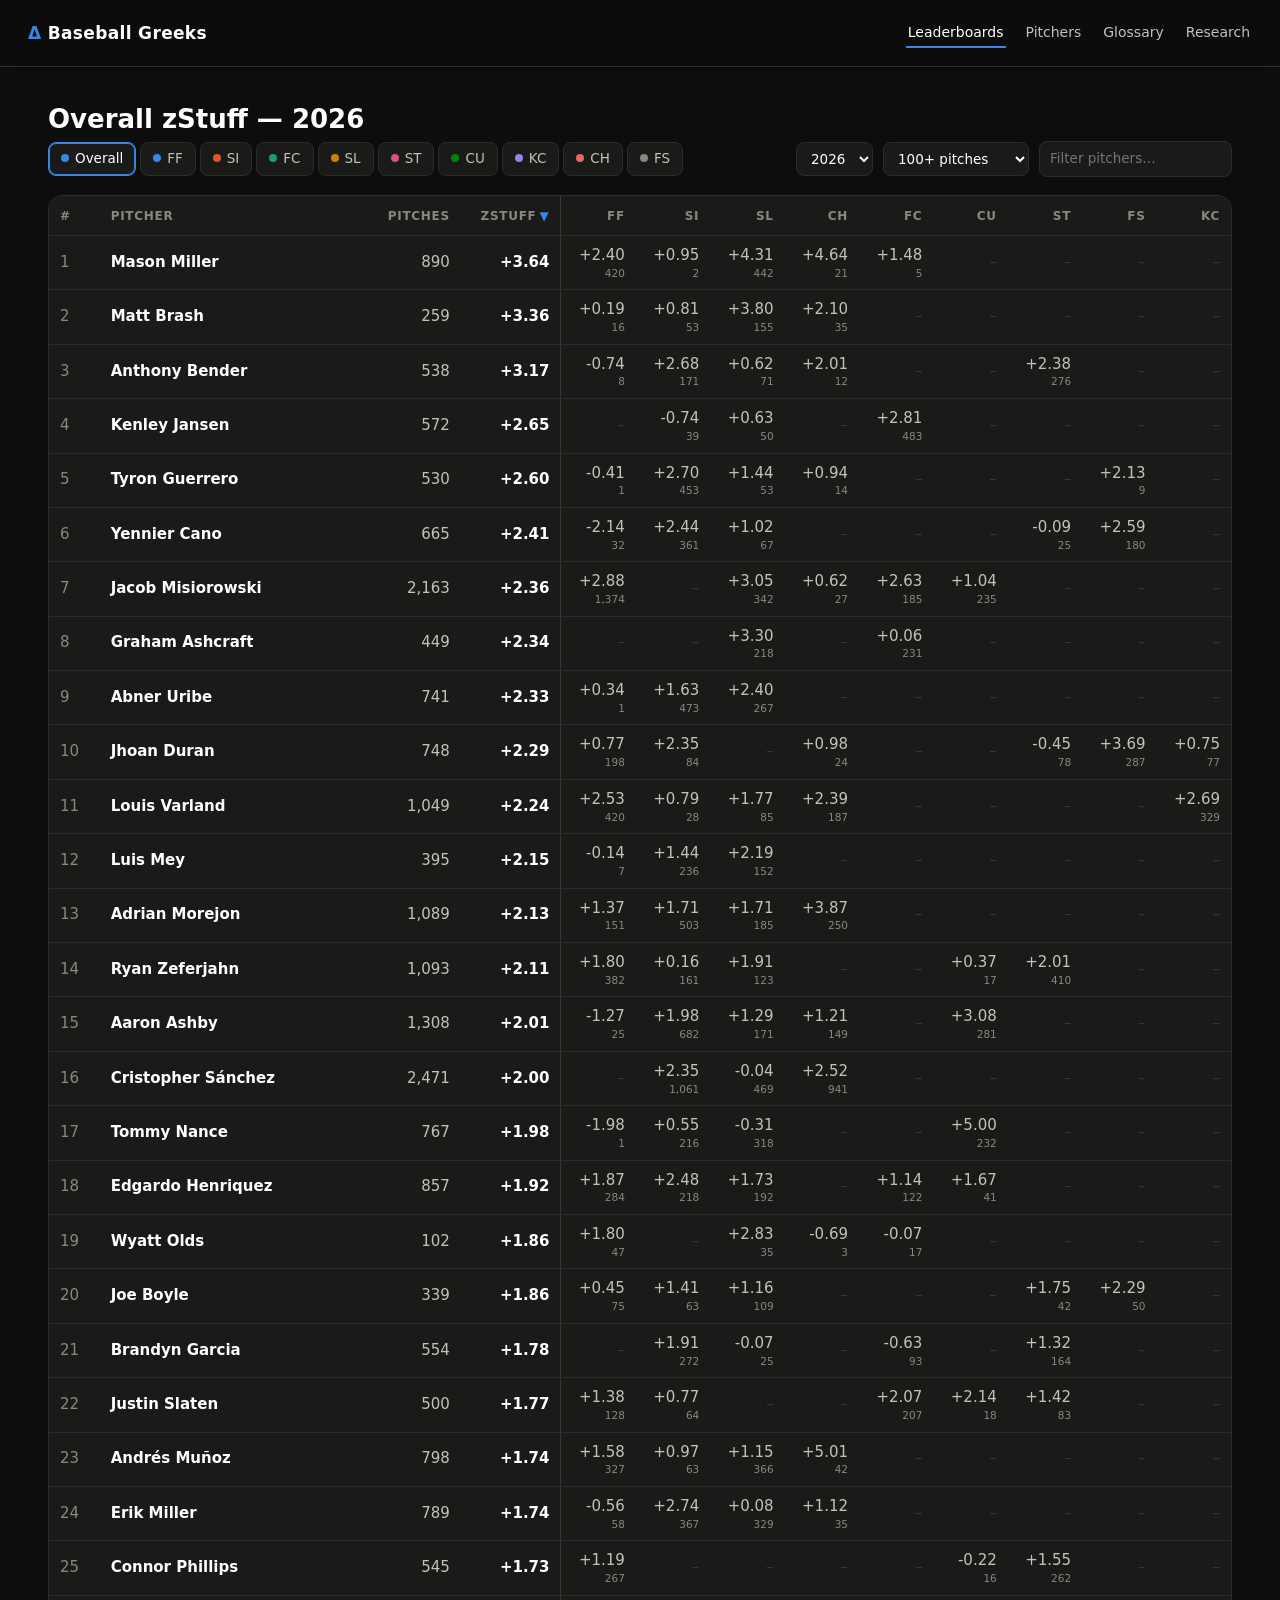
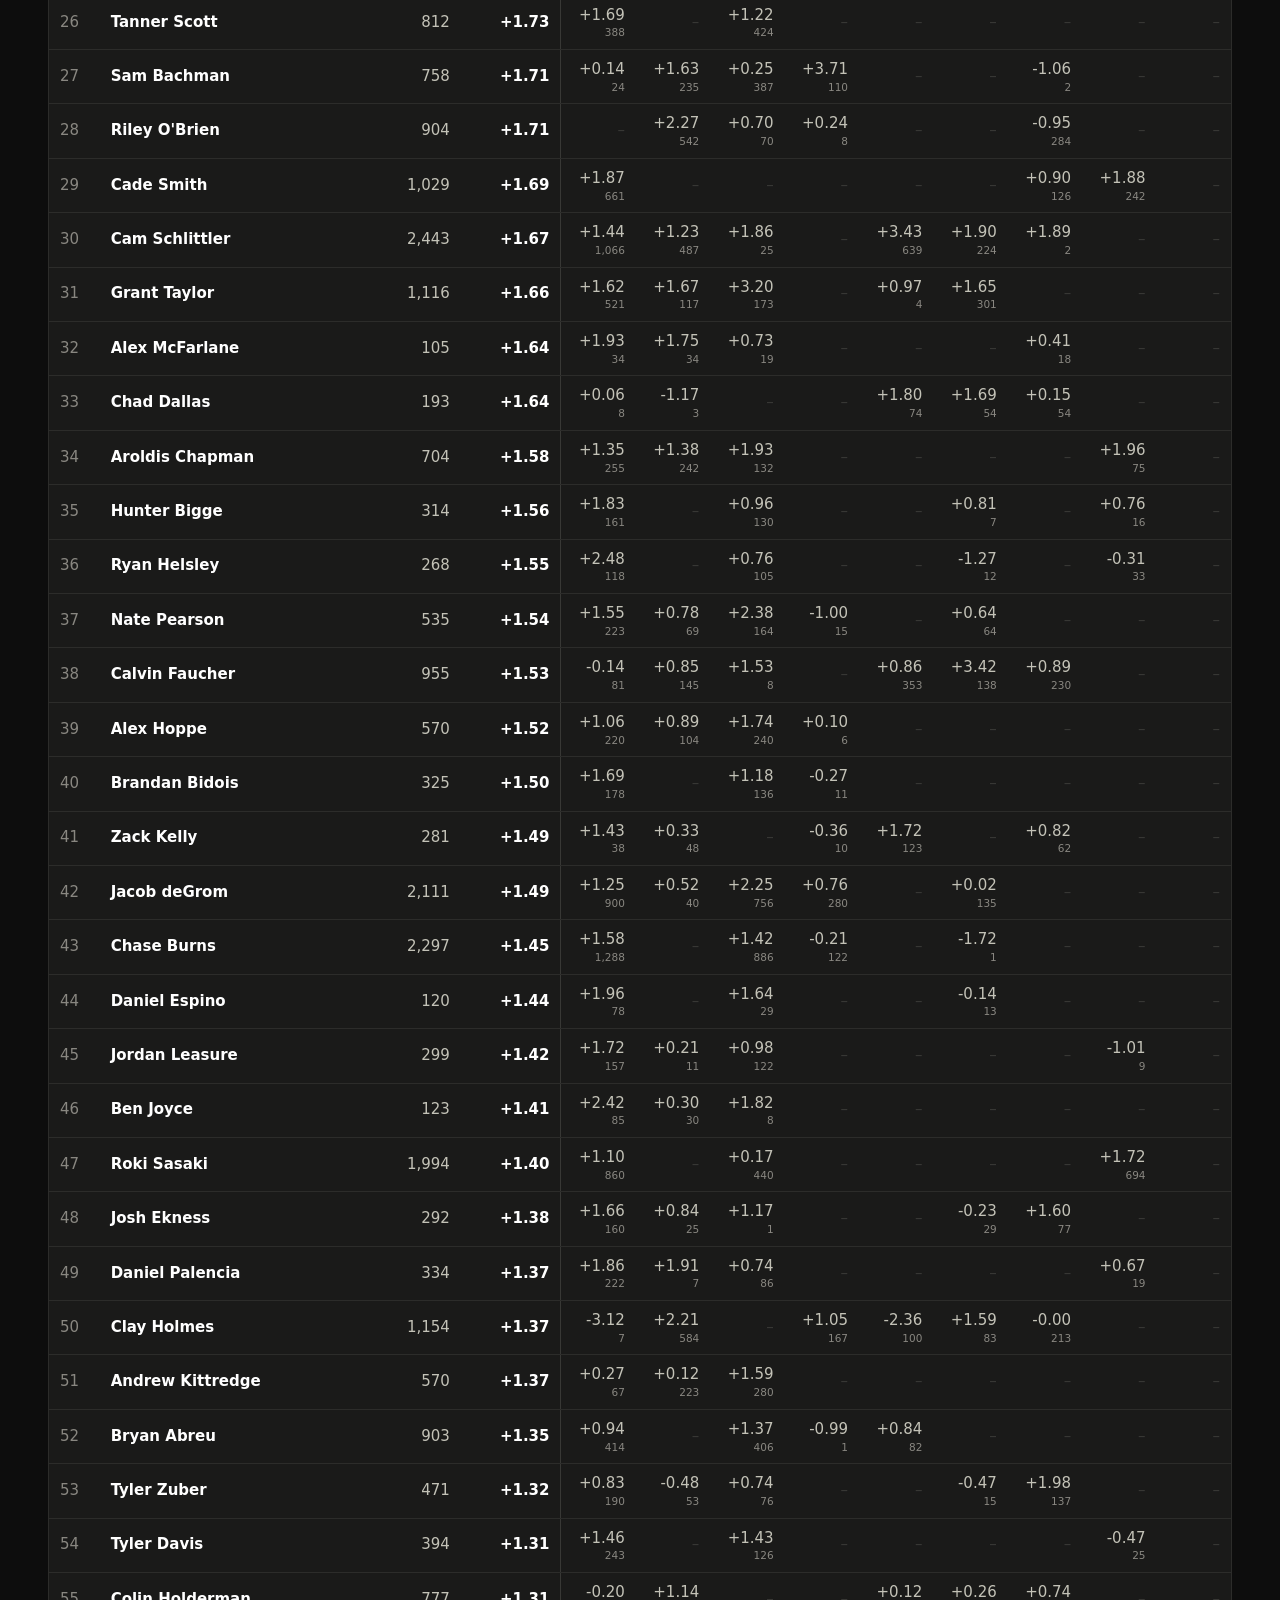
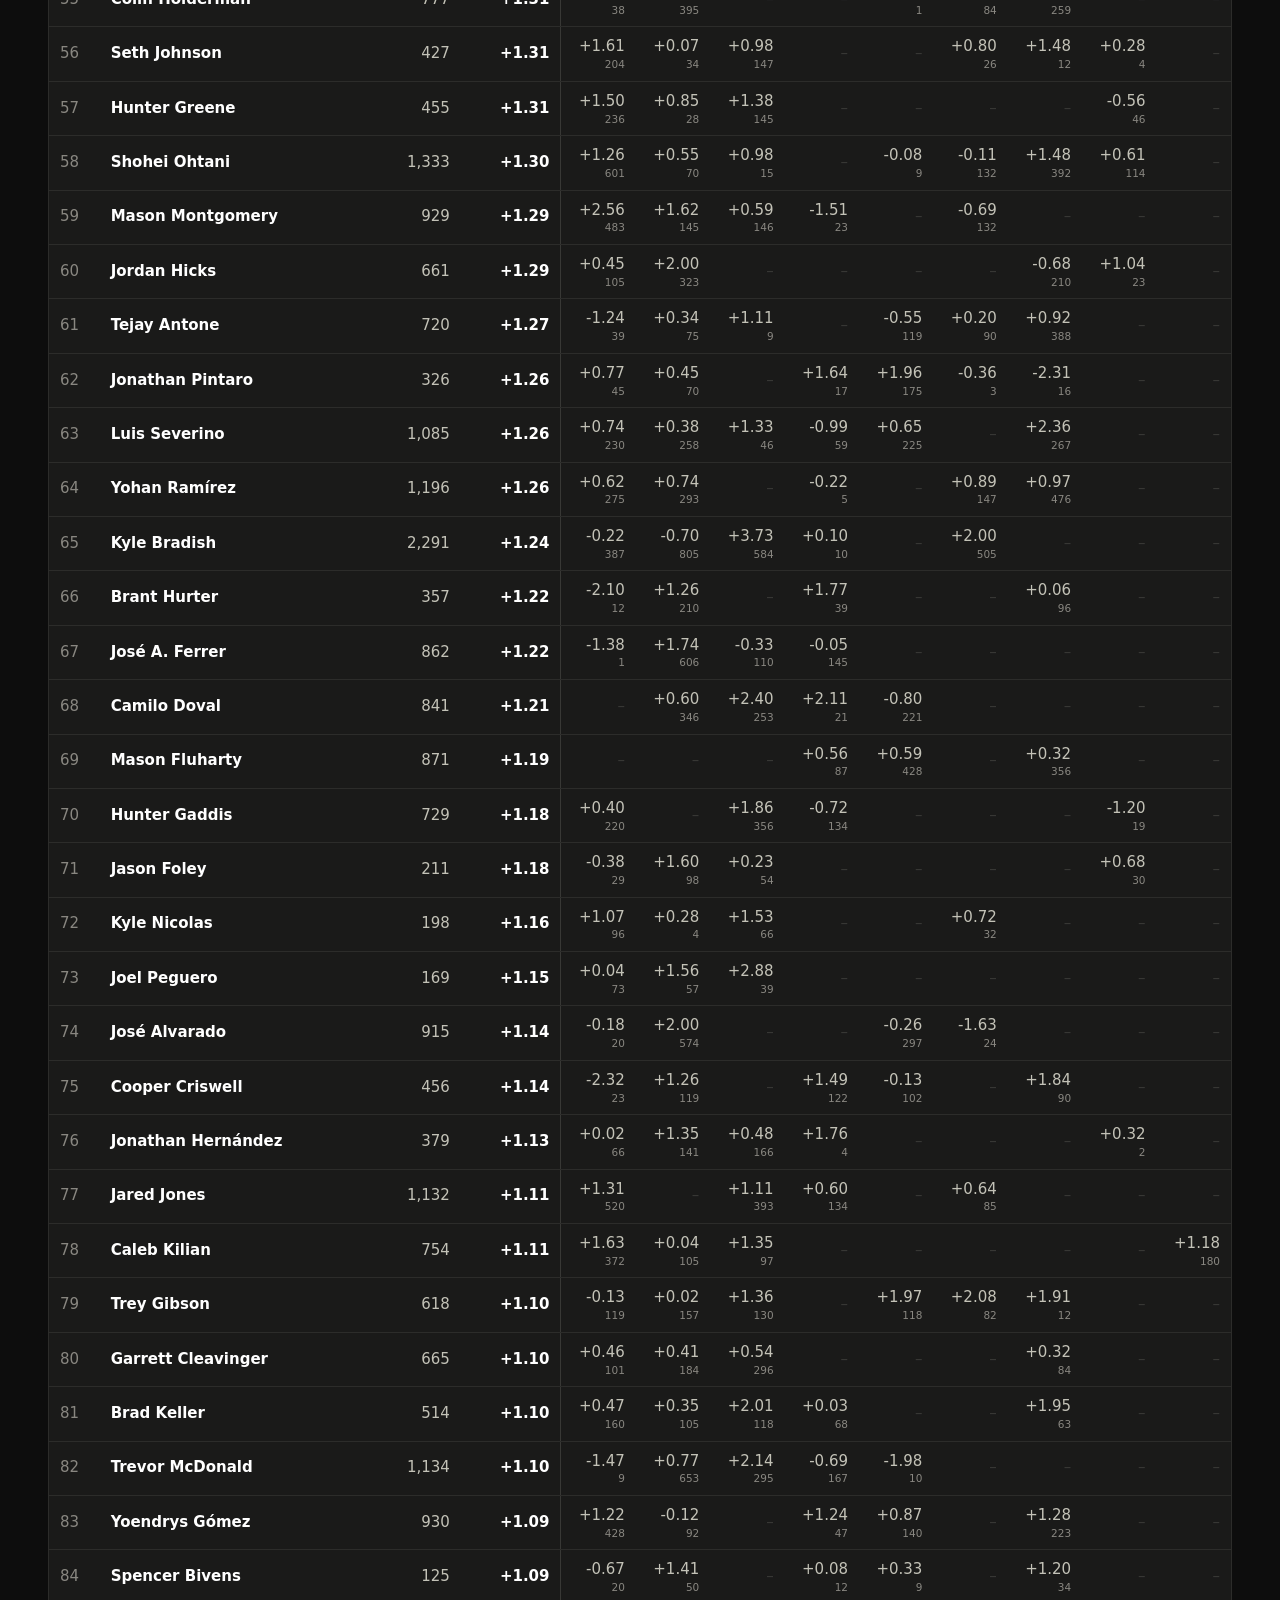
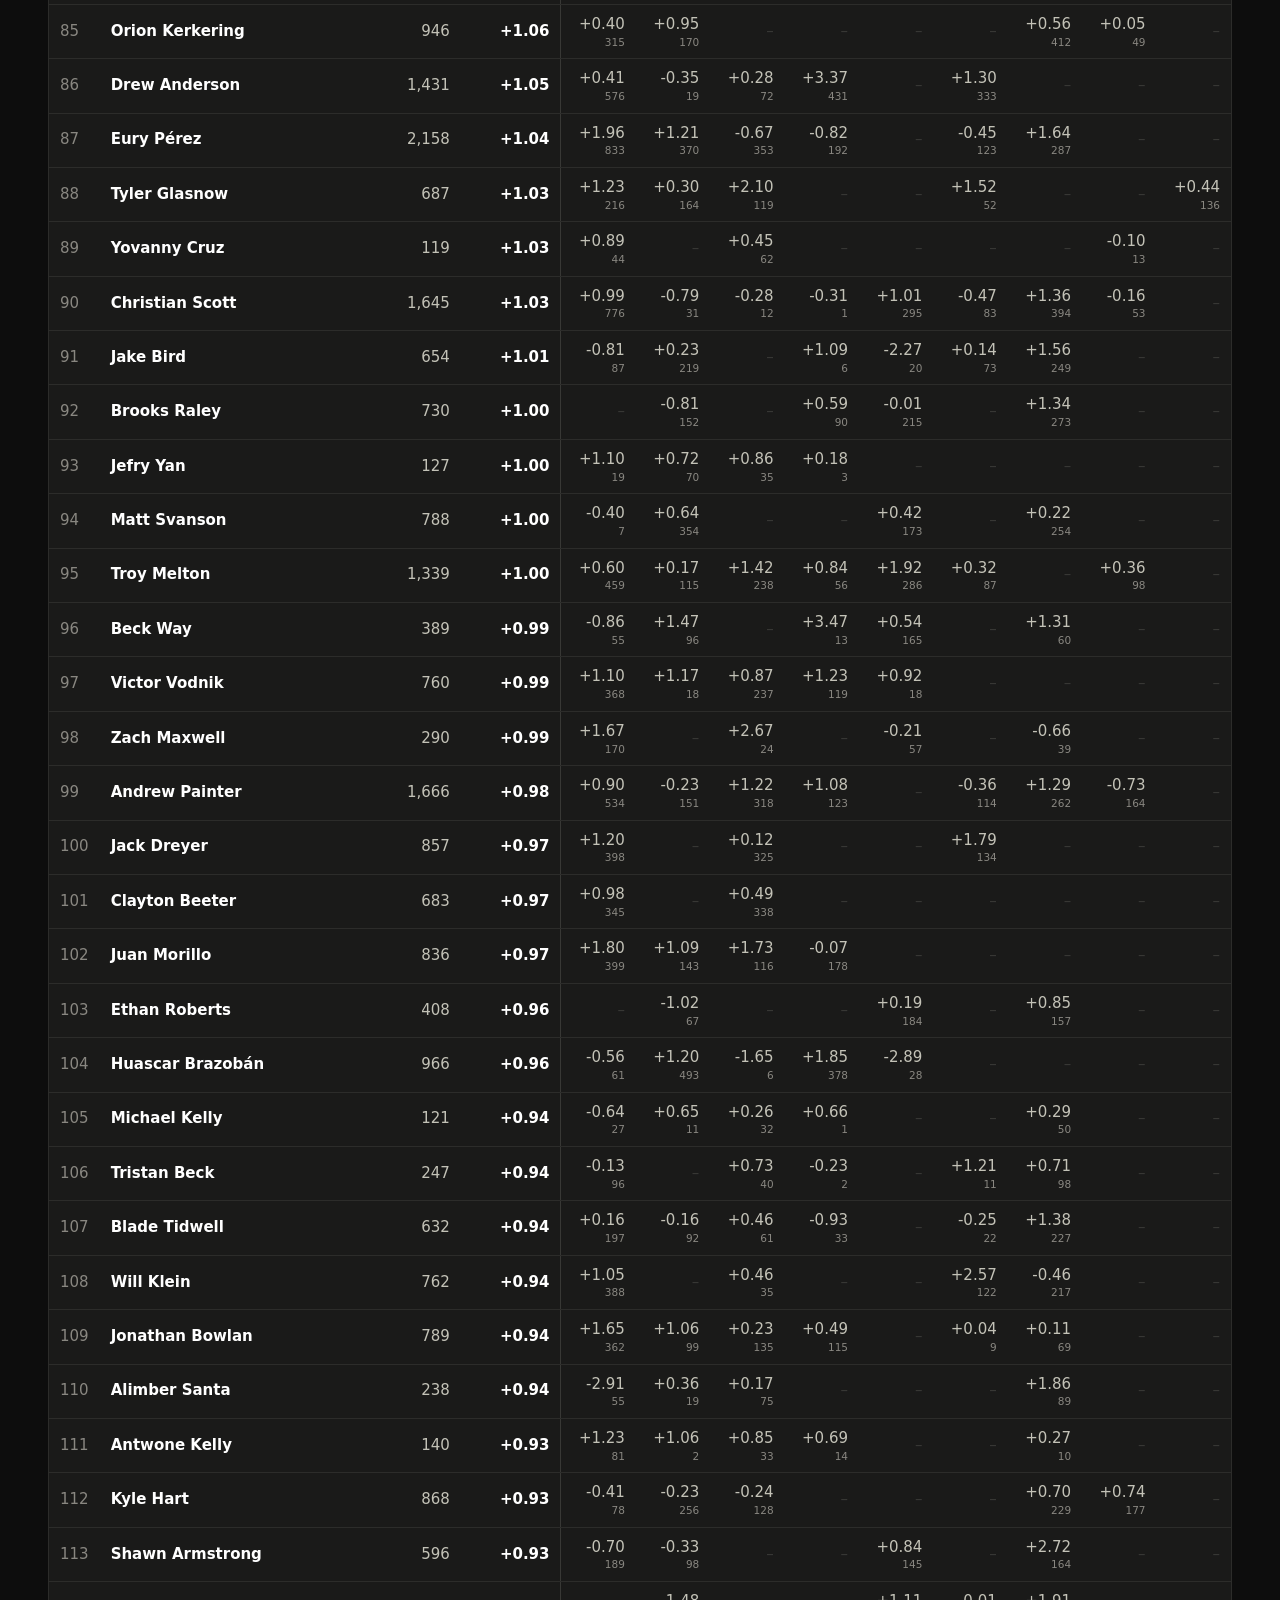
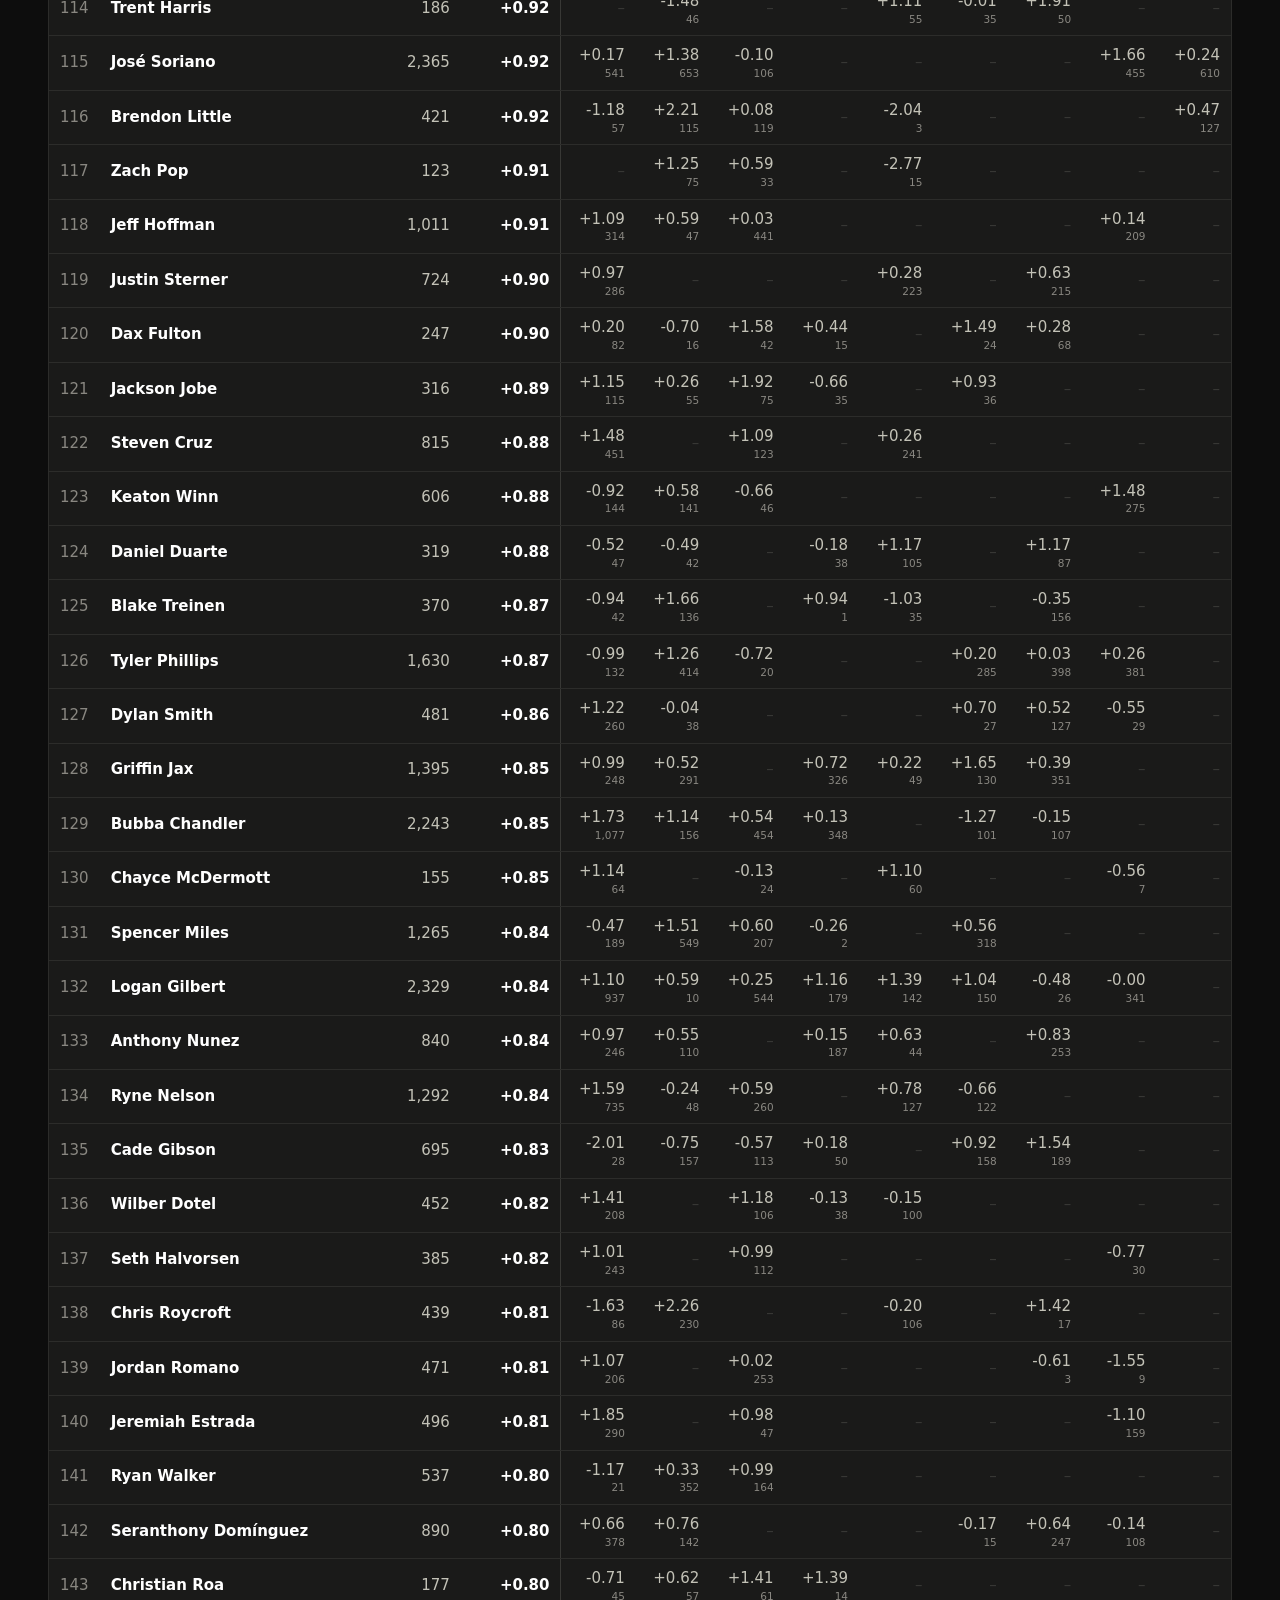
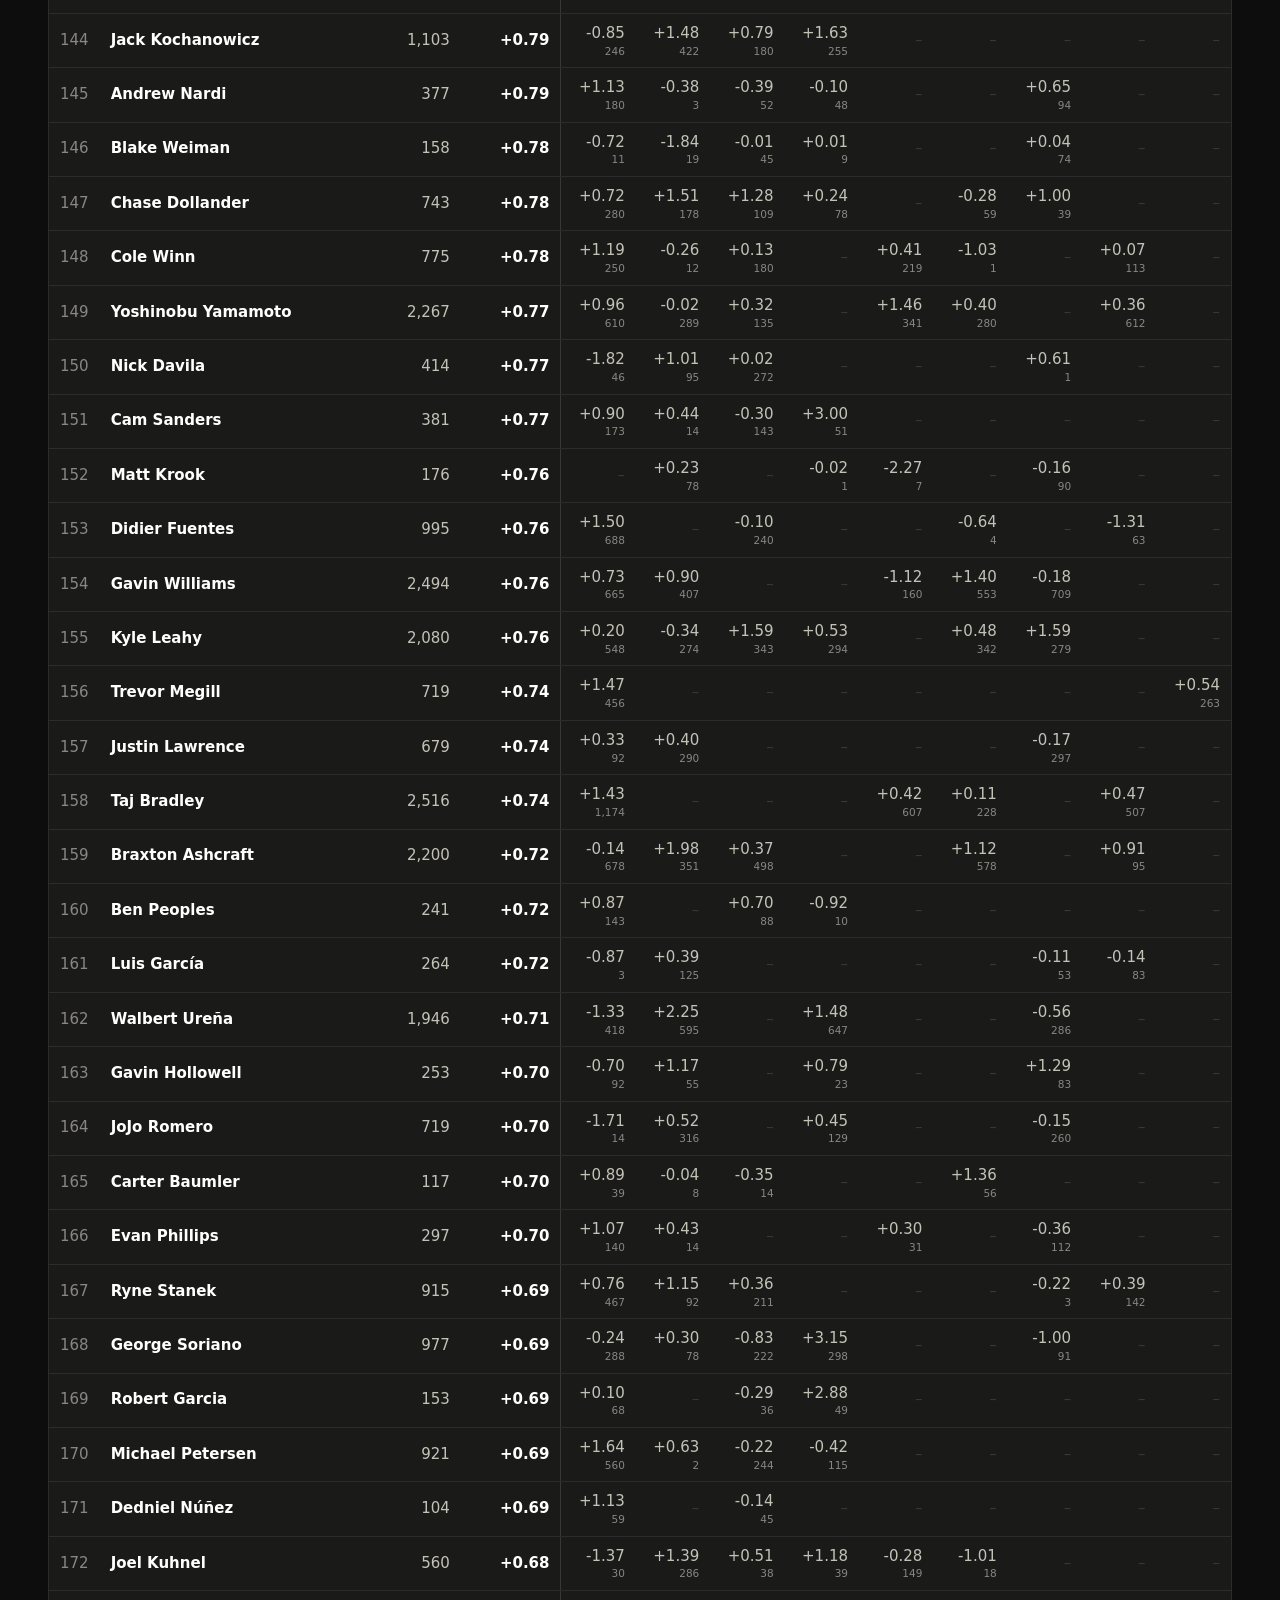
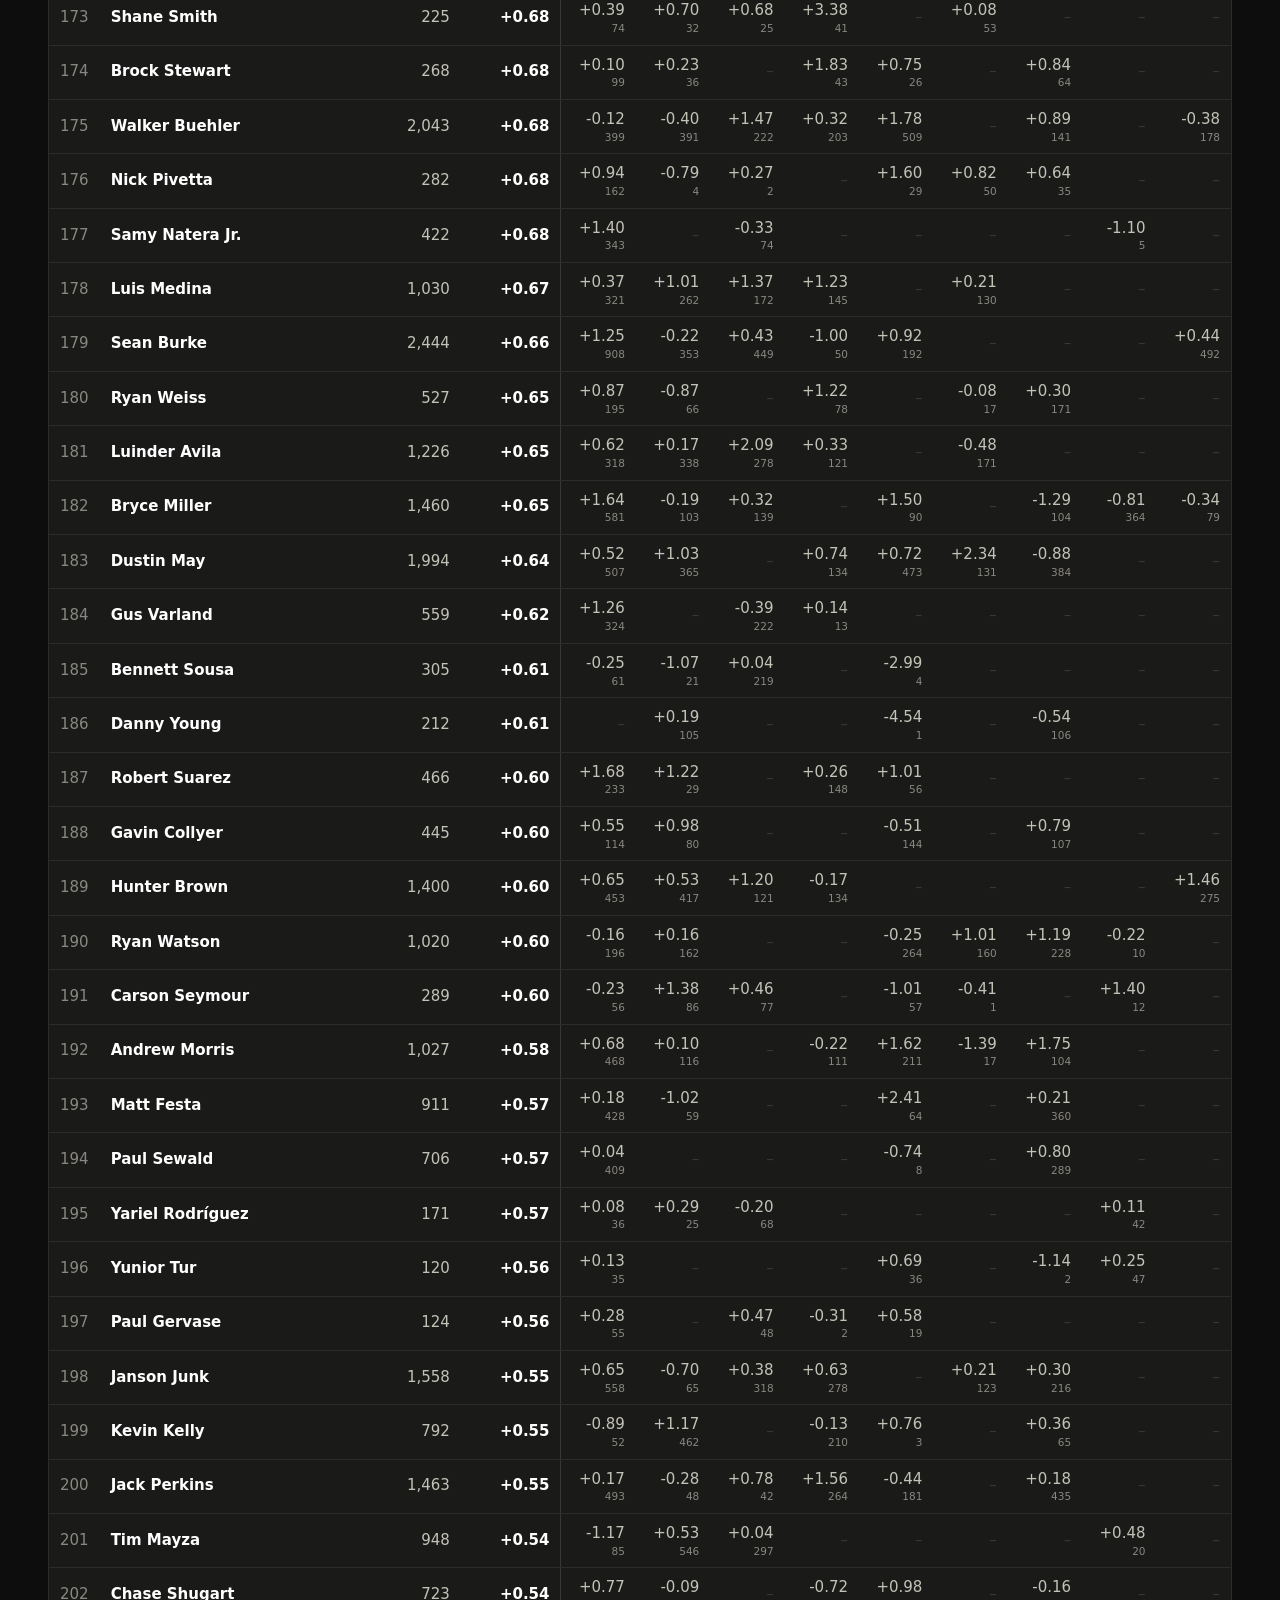
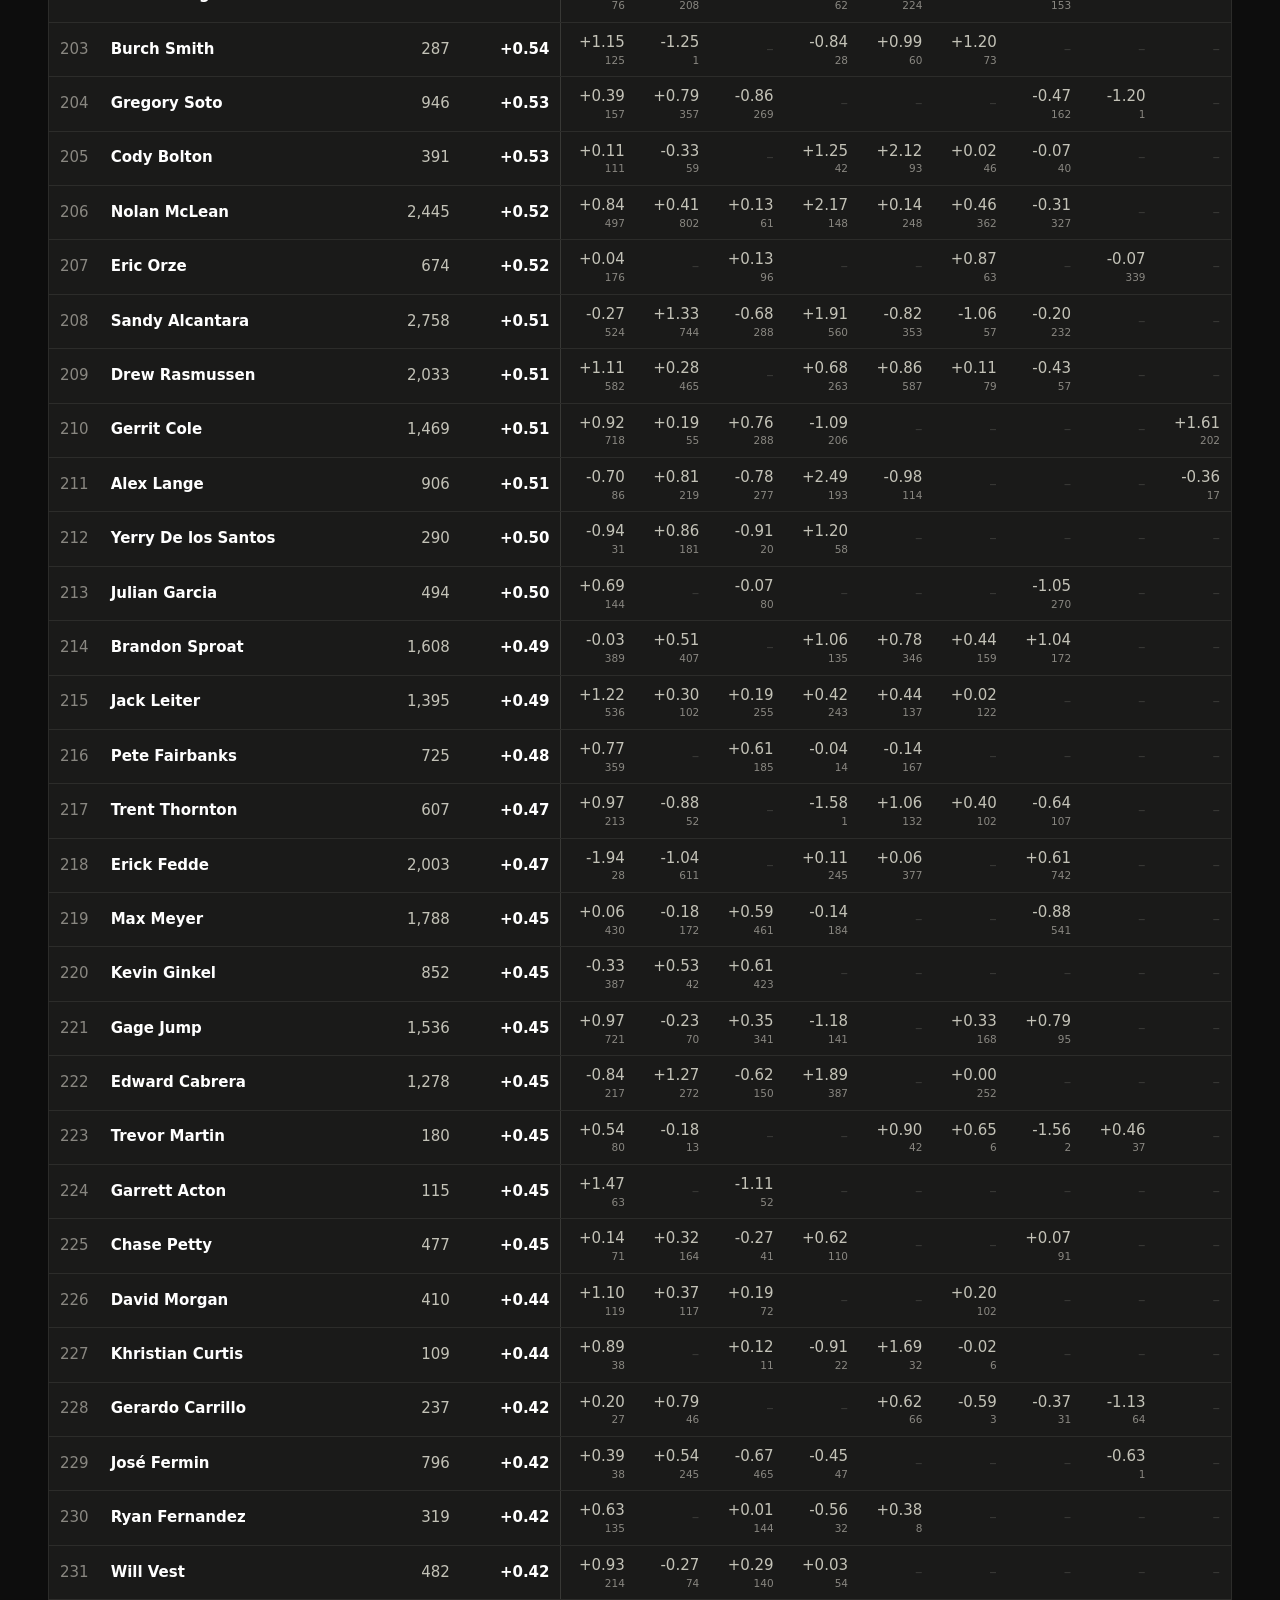
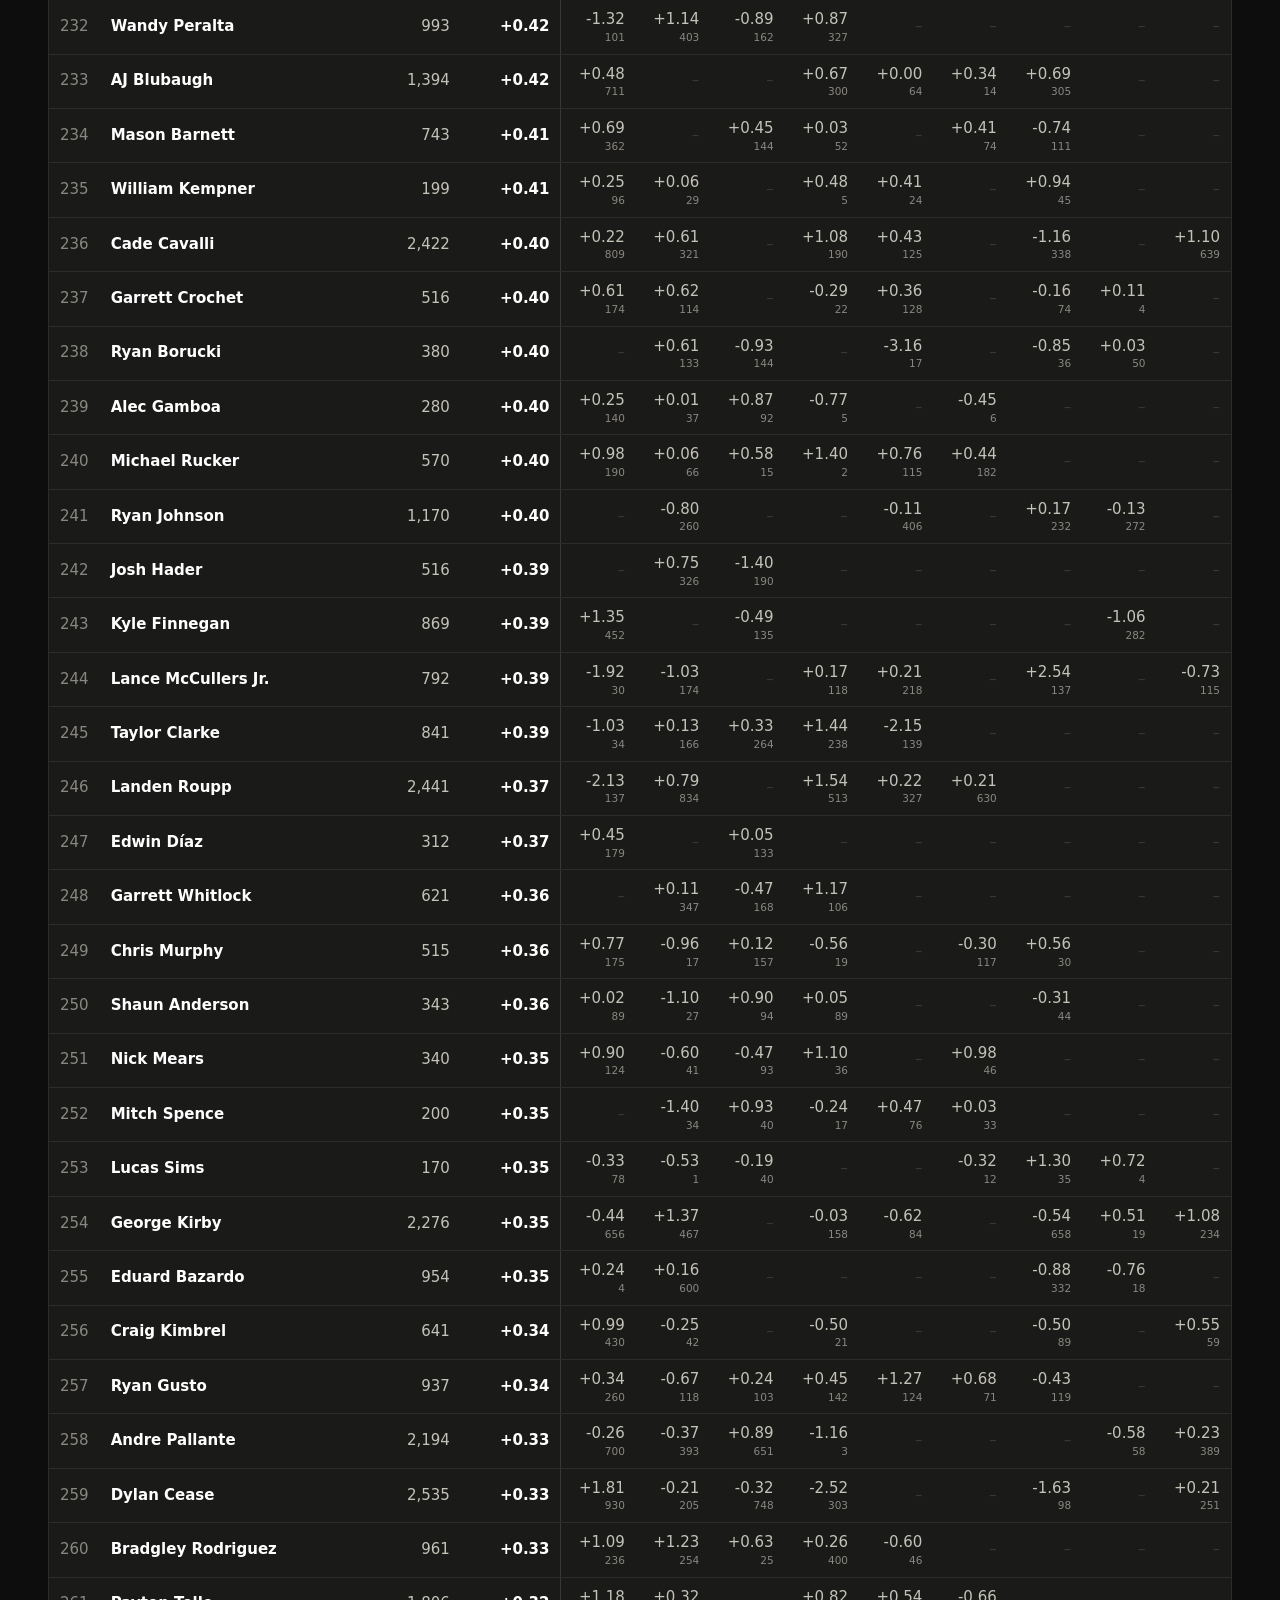
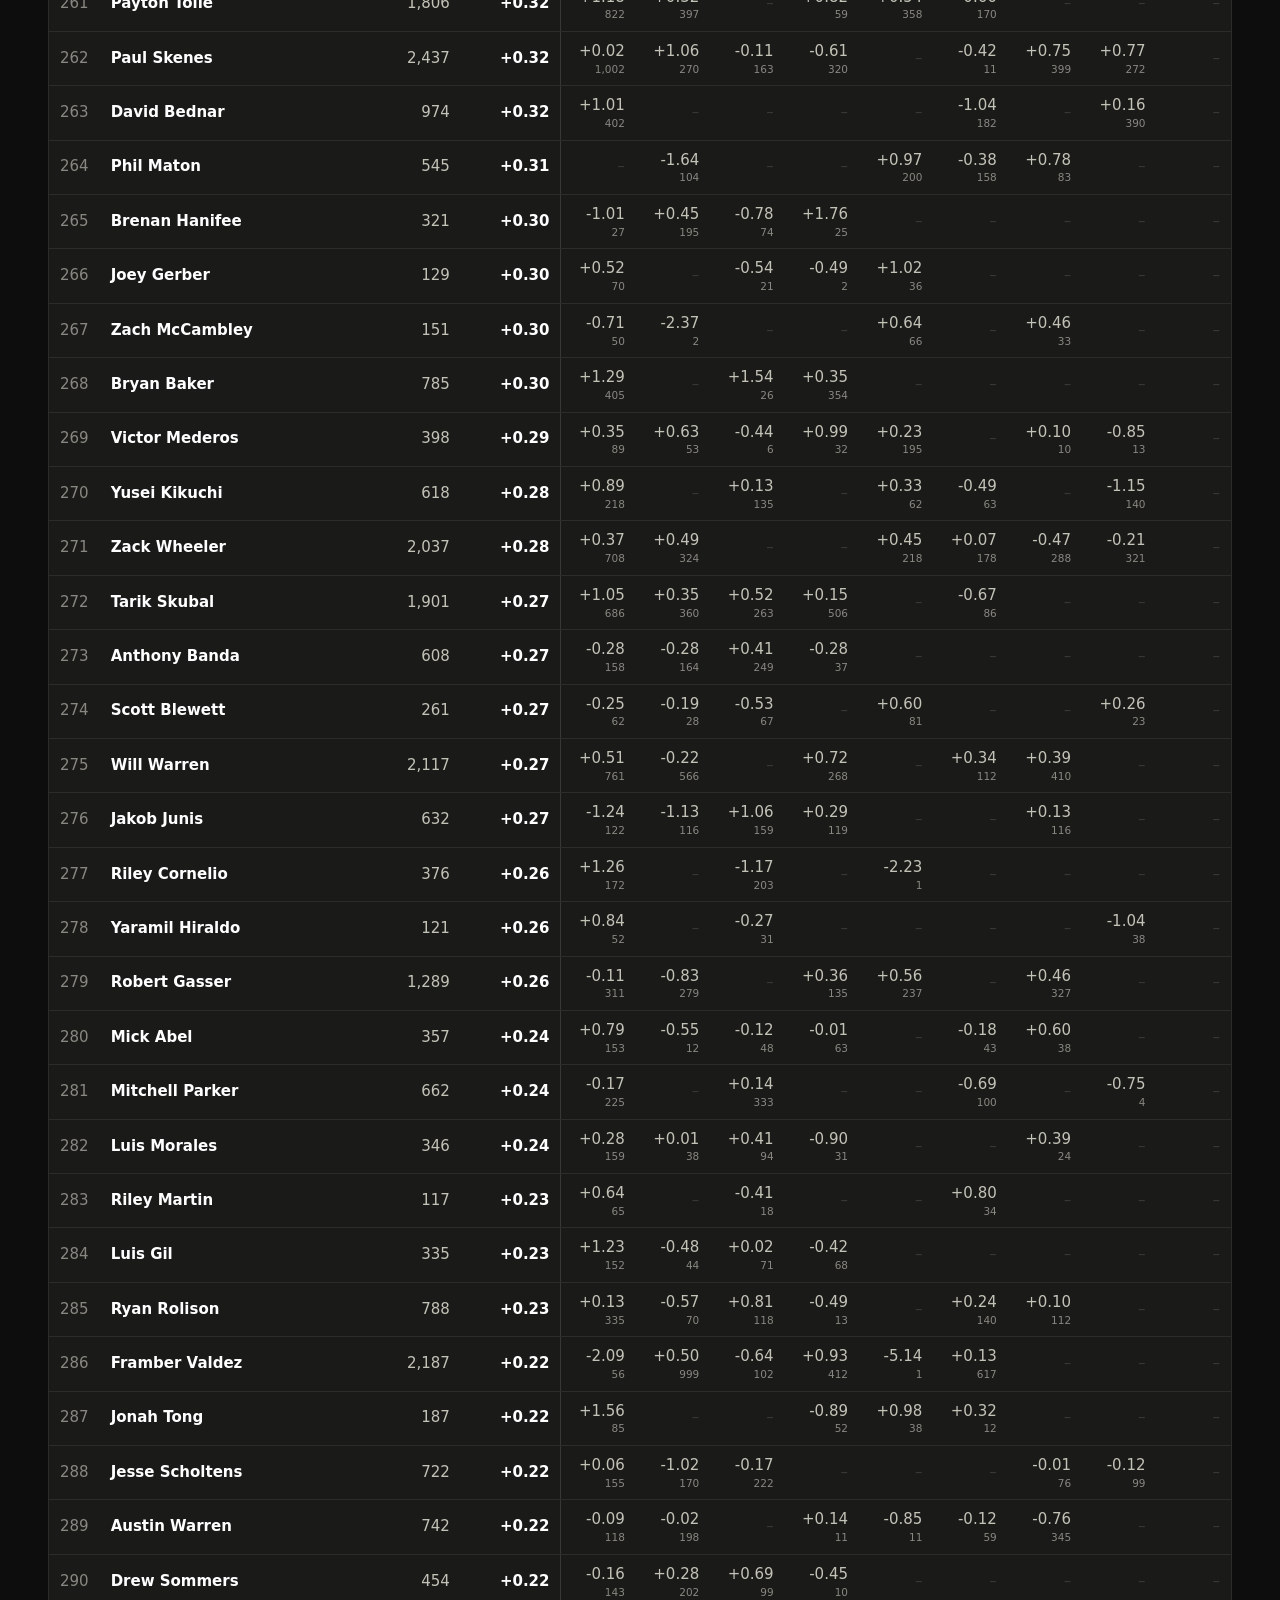
==== index.html @ 8b1867f8 "2000+ pitch filter option on Overall tab only Co-Authored-By: Claude Fable 5 <noreply@anthropic.com>" ====
<!doctype html>
<html lang="en">
<head>
<meta charset="utf-8">
<meta name="viewport" content="width=device-width, initial-scale=1">
<title>Baseball Greeks — zStuff Leaderboards</title>
<meta name="description" content="zStuff leaderboards and pitcher greeks: pitch quality graded from physical characteristics alone, with sensitivities to velocity and movement.">
<link rel="icon" href="assets/icon.svg" type="image/svg+xml">
<link rel="stylesheet" href="assets/site.css?v=18">
</head>
<body>

<div class="topbar">
  <a class="brand" href="index.html"><span class="delta">Δ</span> Baseball Greeks</a>
  <nav class="nav">
    <a href="index.html" class="active">Leaderboards</a>
    <a href="pitcher.html">Pitchers</a>
    <a href="glossary.html">Glossary</a>
    <a href="research.html">Research</a>
  </nav>
</div>

<div class="wrap">
  <h1 id="title">zStuff Leaderboard</h1>

  <div class="controls">
    <div class="seg" id="ptseg"></div>
    <div class="spacer"></div>
    <select id="season" aria-label="Season"></select>
    <select id="minn" aria-label="Minimum pitches"></select>
    <input type="search" id="q" placeholder="Filter pitchers…" aria-label="Filter pitchers">
  </div>

  <div class="card">
    <div class="tablewrap">
      <table id="lb">
        <thead><tr>
          <th class="l" data-k="rank">#</th>
          <th class="l" data-k="name">Pitcher</th>
          <th data-k="n">Pitches</th>
          <th data-k="z" title="Stuff grade: z-score within season × pitch type">zStuff</th>
          <th class="grp" data-k="velo" title="Average release speed (mph)">Velo</th>
          <th data-k="d" title="Δ — change in stuff per +1 mph, along the manifold">Delta</th>
          <th data-k="g" title="Γ — change in delta per +1 mph (curvature)">Gamma</th>
          <th class="grp" data-k="ivb" title="Induced vertical break, release to plate (inches, ride-positive)">IVB</th>
          <th data-k="vz" title="ν_z — change in zStuff per +1 inch of IVB">Vega-Z</th>
          <th class="grp" data-k="hb" title="Horizontal break, release to plate (inches, glove-side positive: + cut, − run)">HB</th>
          <th data-k="vx" title="ν_x — change in zStuff per +1 inch of HB">Vega-X</th>
        </tr></thead>
        <tbody></tbody>
      </table>
    </div>
    <div class="empty" id="empty" hidden>No pitchers match.</div>
  </div>
</div>

<footer>
  <p>Data: MLB Statcast via Baseball Savant, 2020&ndash;2026. A project by
     <a href="https://aidanresnick.com" style="color:var(--ink-2)">Aidan Resnick</a>.</p>
</footer>

<script src="assets/common.js?v=18"></script>
<script src="assets/leaderboard.js?v=18"></script>
</body>
</html>
---- assets/site.css ----
/* Baseball Greeks — dark-first design system.
   Palette per validated dark-mode steps; text always wears ink tokens. */
:root {
  color-scheme: dark;
  --page: #0d0d0d;
  --surface: #1a1a19;
  --surface-2: #222220;
  --ink: #ffffff;
  --ink-2: #c3c2b7;
  --muted: #898781;
  --grid: #2c2c2a;
  --baseline: #383835;
  --ring: rgba(255, 255, 255, 0.1);
  --accent: #3987e5;      /* diverging + pole */
  --neg: #e66767;         /* diverging − pole */
  --good: #0ca30c;
  --pt-FF: #3987e5;
  --pt-SI: #d95926;
  --pt-FC: #199e70;
  --pt-SL: #c98500;
  --pt-ST: #d55181;
  --pt-CU: #008300;
  --pt-KC: #9085e9;
  --pt-CH: #e66767;
  --pt-FS: #898781;
}

* { box-sizing: border-box; }

body {
  margin: 0;
  background: var(--page);
  color: var(--ink);
  font-family: system-ui, -apple-system, "Segoe UI", sans-serif;
  font-size: 15px;
  line-height: 1.45;
}

a { color: inherit; text-decoration: none; }

.topbar {
  display: flex;
  align-items: center;
  gap: 28px;
  padding: 18px 28px;
  border-bottom: 1px solid var(--grid);
  position: sticky;
  top: 0;
  background: rgba(13, 13, 13, 0.92);
  backdrop-filter: blur(8px);
  z-index: 10;
}

.brand {
  font-weight: 700;
  font-size: 17px;
  letter-spacing: 0.02em;
}
.brand .delta { color: var(--accent); }

.nav { display: flex; gap: 18px; margin-left: auto; }
.nav a { color: var(--ink-2); font-size: 14px; padding: 4px 2px; }
.nav a.active { color: var(--ink); border-bottom: 2px solid var(--accent); }
.nav a:hover { color: var(--ink); }

.wrap { max-width: 1240px; margin: 0 auto; padding: 28px 28px 64px; }

h1 { font-size: 26px; font-weight: 650; margin: 6px 0 2px; }
.sub { color: var(--ink-2); font-size: 14px; margin: 0 0 22px; }
.sub .hint { color: var(--muted); }

/* ── controls ─────────────────────────────────────────── */
.controls {
  display: flex;
  flex-wrap: wrap;
  align-items: center;
  gap: 10px;
  margin-bottom: 18px;
}

.seg { display: flex; flex-wrap: wrap; gap: 4px; }
.seg button {
  background: var(--surface);
  color: var(--ink-2);
  border: 1px solid var(--grid);
  border-radius: 8px;
  padding: 6px 12px;
  font: inherit;
  font-size: 13.5px;
  cursor: pointer;
}
.seg button:hover { color: var(--ink); border-color: var(--baseline); }
.seg button.on {
  color: var(--ink);
  border-color: var(--pt, var(--accent));
  box-shadow: inset 0 0 0 1px var(--pt, var(--accent));
}
.seg button .dot {
  display: inline-block;
  width: 8px;
  height: 8px;
  border-radius: 50%;
  margin-right: 6px;
  background: var(--pt, var(--accent));
  vertical-align: 1px;
}

select, input[type="search"], input[type="text"] {
  background: var(--surface);
  color: var(--ink);
  border: 1px solid var(--grid);
  border-radius: 8px;
  padding: 7px 10px;
  font: inherit;
  font-size: 13.5px;
}
select:focus, input:focus { outline: 2px solid var(--accent); outline-offset: -1px; }
.spacer { flex: 1; }

/* ── leaderboard table ────────────────────────────────── */
.card {
  background: var(--surface);
  border: 1px solid var(--grid);
  border-radius: 14px;
  overflow: hidden;
}

.tablewrap { overflow-x: auto; }

table {
  width: 100%;
  border-collapse: collapse;
  font-variant-numeric: tabular-nums;
}

thead th {
  text-align: right;
  font-size: 12px;
  font-weight: 600;
  color: var(--muted);
  text-transform: uppercase;
  letter-spacing: 0.06em;
  padding: 12px 11px 10px;
  border-bottom: 1px solid var(--grid);
  cursor: pointer;
  user-select: none;
  white-space: nowrap;
  position: sticky;
  top: 0;
  background: var(--surface);
}
thead th.l { text-align: left; }
thead th:hover { color: var(--ink-2); }
thead th .arrow { color: var(--accent); margin-left: 3px; }

tbody td {
  padding: 9px 11px;
  text-align: right;
  border-bottom: 1px solid var(--grid);
  white-space: nowrap;
  color: var(--ink-2);
}
tbody td.l { text-align: left; }
tbody tr:last-child td { border-bottom: none; }
tbody tr { cursor: pointer; }
tbody tr:hover td { background: var(--surface-2); }
th.grp, td.grp { border-left: 1px solid var(--baseline); }
td.rank { color: var(--muted); width: 44px; }
td.mix { font-size: 12.5px; color: var(--muted); }
td .none { color: var(--baseline); }
td .cnt { display: block; font-size: 10.5px; color: var(--muted); line-height: 1.3; }
td.name { color: var(--ink); font-weight: 550; }
td.z { color: var(--ink); font-weight: 600; }

/* centered diverging inline bar for zStuff */
.zbar {
  display: inline-block;
  width: 72px;
  height: 8px;
  margin-left: 10px;
  border-radius: 4px;
  background: var(--surface-2);
  position: relative;
  vertical-align: 1px;
  overflow: hidden;
}
.zbar::before {
  content: "";
  position: absolute;
  left: 50%;
  top: 0;
  bottom: 0;
  width: 1px;
  background: var(--baseline);
}
.zbar i {
  position: absolute;
  top: 0;
  bottom: 0;
  border-radius: 4px;
}
.zbar i.pos { left: 50%; background: var(--accent); border-top-left-radius: 0; border-bottom-left-radius: 0; }
.zbar i.neg { right: 50%; background: var(--neg); border-top-right-radius: 0; border-bottom-right-radius: 0; }

.empty { padding: 42px; text-align: center; color: var(--muted); }

/* ── pitcher page ─────────────────────────────────────── */
.search-box { position: relative; max-width: 420px; }
.search-box input { width: 100%; padding: 10px 14px; font-size: 15px; }
.suggest {
  position: absolute;
  top: calc(100% + 4px);
  left: 0;
  right: 0;
  background: var(--surface);
  border: 1px solid var(--grid);
  border-radius: 10px;
  max-height: 320px;
  overflow-y: auto;
  z-index: 20;
  display: none;
}
.suggest.open { display: block; }
.suggest div { padding: 9px 14px; cursor: pointer; color: var(--ink-2); }
.suggest div:hover, .suggest div.sel { background: var(--surface-2); color: var(--ink); }

.player-head { margin: 26px 0 6px; }
.player-head h2 { font-size: 32px; font-weight: 700; margin: 0; }
.player-head .meta { color: var(--muted); font-size: 14px; margin-top: 4px; }

.ptcard {
  background: var(--surface);
  border: 1px solid var(--grid);
  border-top: 3px solid var(--pt, var(--accent));
  border-radius: 16px;
  padding: 22px 26px 22px;
  margin-top: 14px;
}

.cardtop {
  display: flex;
  align-items: flex-start;
  gap: 12px;
  margin-bottom: 14px;
}
.cardname { font-size: 21px; font-weight: 700; line-height: 1.2; }
.cardsub {
  display: flex;
  align-items: baseline;
  gap: 10px;
  flex-wrap: wrap;
  margin-top: 3px;
}
.cardbrand {
  margin-left: auto;
  text-align: right;
  font-weight: 700;
  font-size: 13.5px;
  white-space: nowrap;
}
.cardbrand .delta { color: var(--accent); }
.cardbrand .site { font-weight: 400; font-size: 11px; color: var(--muted); margin-top: 1px; }
.ptchip {
  display: inline-flex;
  align-items: center;
  gap: 7px;
  font-weight: 650;
  font-size: 14px;
}
.ptchip .dot { width: 10px; height: 10px; border-radius: 50%; background: var(--pt, var(--accent)); }
.cardsub .season { color: var(--muted); font-size: 12.5px; }

.tiles {
  display: grid;
  grid-template-columns: repeat(auto-fit, minmax(150px, 1fr));
  gap: 12px;
}
.tile {
  background: var(--surface-2);
  border-radius: 12px;
  padding: 13px 16px;
}
.tile .lbl { font-size: 12.5px; color: var(--muted); }
.tile .val { font-size: 26px; font-weight: 650; margin-top: 3px; }
.tile .delta { font-size: 12.5px; margin-top: 1px; color: var(--muted); }
.tile .delta.up { color: var(--good); }
.tile .delta.down { color: var(--neg); }

.curves {
  display: grid;
  grid-template-columns: repeat(auto-fit, minmax(300px, 1fr));
  gap: 12px;
  margin-top: 16px;
}
.curve {
  background: var(--surface-2);
  border-radius: 12px;
  padding: 8px 8px 4px;
}
.curve svg { display: block; width: 100%; height: auto; }

.history {
  background: var(--surface-2);
  border-radius: 12px;
  padding: 8px 8px 4px;
  margin-top: 12px;
}
.history svg { display: block; width: 100%; height: auto; }

.pttabs { margin: 6px 0 4px; }

.spark { margin-top: 14px; }
.spark svg { display: block; width: 100%; height: 84px; overflow: visible; }

.tooltip {
  position: fixed;
  pointer-events: none;
  background: var(--surface-2);
  border: 1px solid var(--baseline);
  border-radius: 8px;
  padding: 6px 10px;
  font-size: 12.5px;
  color: var(--ink);
  z-index: 50;
  display: none;
  white-space: nowrap;
  box-shadow: 0 4px 16px rgba(0, 0, 0, 0.5);
}

footer {
  max-width: 1060px;
  margin: 0 auto;
  padding: 20px 28px 40px;
  color: var(--muted);
  font-size: 12.5px;
  border-top: 1px solid var(--grid);
}
footer p { margin: 4px 0; }

/* ── glossary ─────────────────────────────────────────── */
.gloss { display: grid; gap: 12px; max-width: 860px; }
.gitem {
  background: var(--surface);
  border: 1px solid var(--grid);
  border-radius: 12px;
  padding: 16px 20px;
}
.gterm { font-weight: 700; font-size: 16px; margin-bottom: 5px; }
.gterm .gsym { color: var(--accent); font-weight: 600; margin-left: 6px; }
.gdef { color: var(--ink-2); font-size: 14.5px; line-height: 1.55; }

/* ── arsenal summary card ─────────────────────────────── */
.ptcard.summary { margin-bottom: 18px; }
.ovline { color: var(--muted); font-size: 13.5px; margin-top: 4px; }
.ovline .ovz { color: var(--ink); font-weight: 700; font-size: 17px; }
.sumtab thead th { position: static; }
.sumtab td .ptchip { font-size: 13.5px; }
.sumtab tbody td { padding: 8px 11px; }

.headrow { display: flex; align-items: flex-end; gap: 16px; justify-content: space-between; flex-wrap: wrap; }

/* ── arsenal summary card ─────────────────────────────── */
.ptcard.summary { margin-bottom: 18px; }
.ovline { color: var(--muted); font-size: 13.5px; margin-top: 4px; }
.ovline .ovz { color: var(--ink); font-weight: 700; font-size: 17px; }
.sumtab thead th { position: static; }
.sumtab td .ptchip { font-size: 13.5px; }
.sumtab tbody td { padding: 8px 11px; }

.headrow { display: flex; align-items: flex-end; gap: 16px; justify-content: space-between; flex-wrap: wrap; }
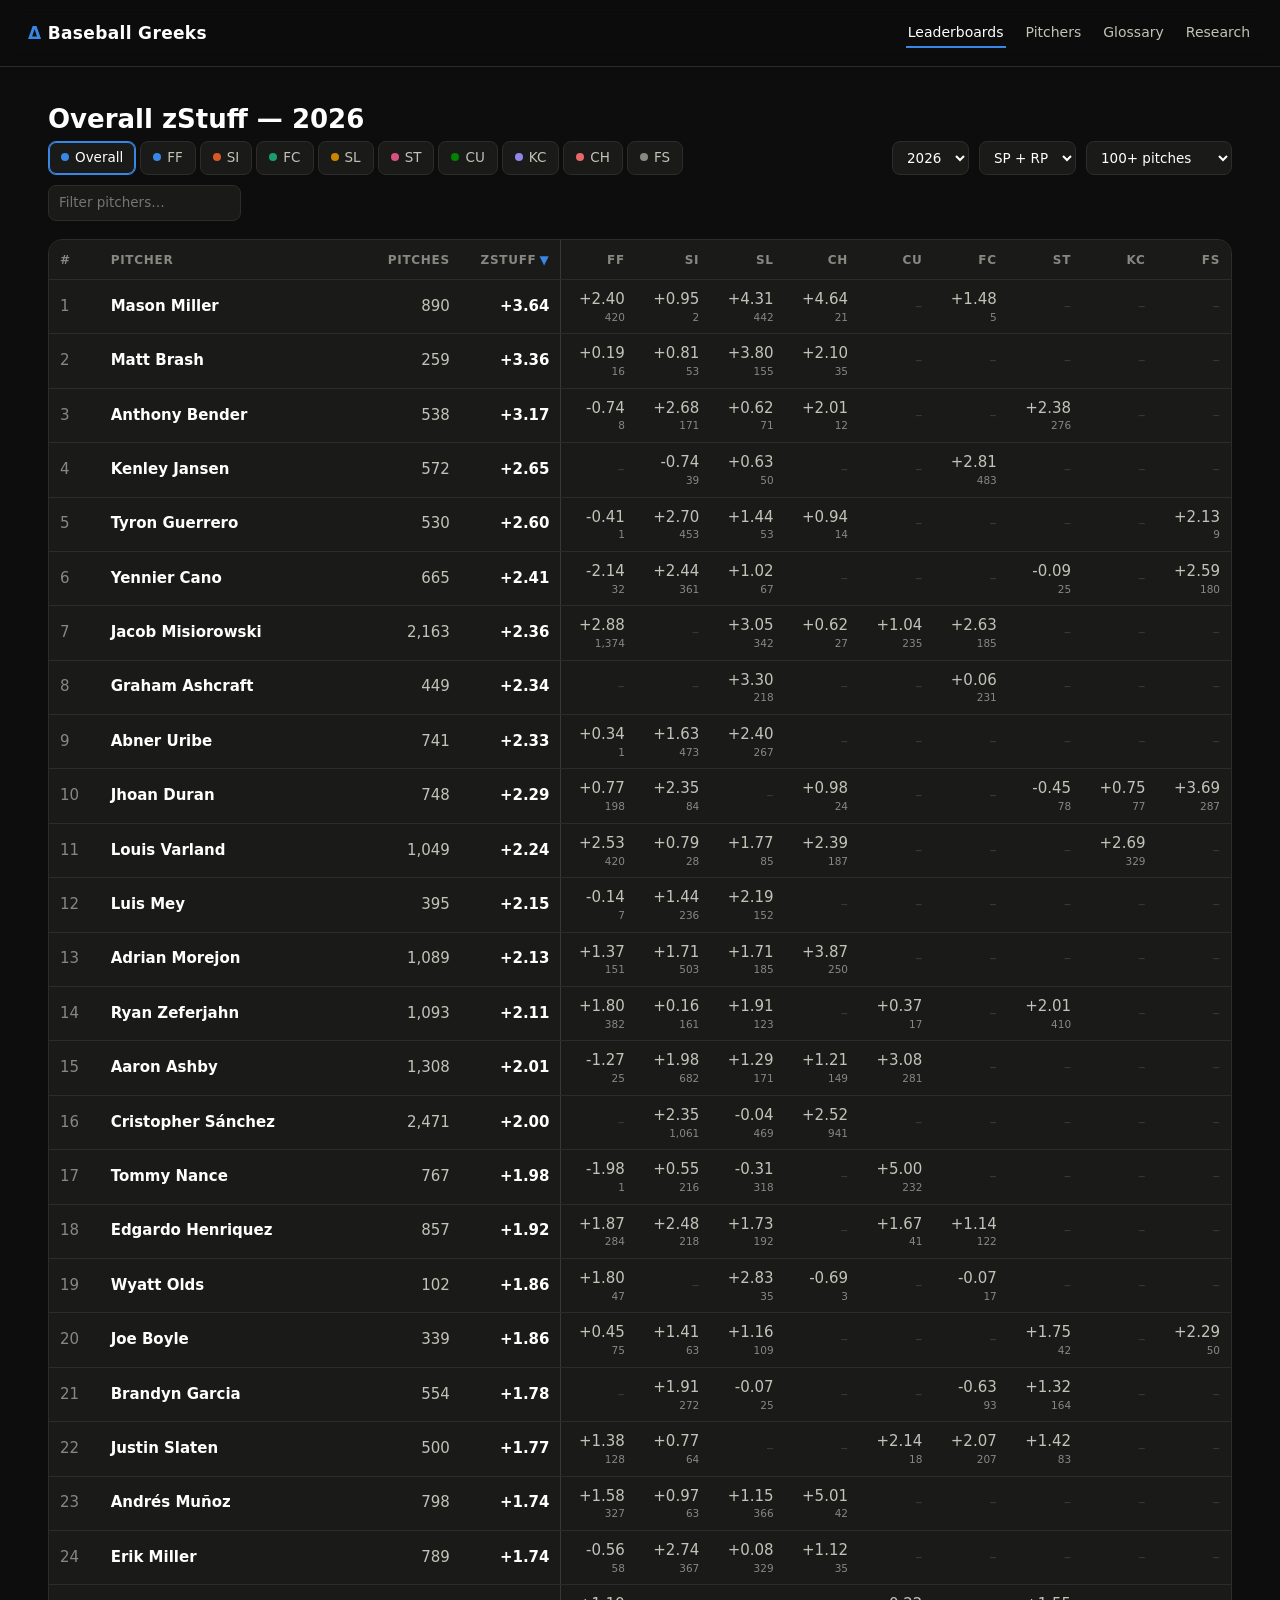
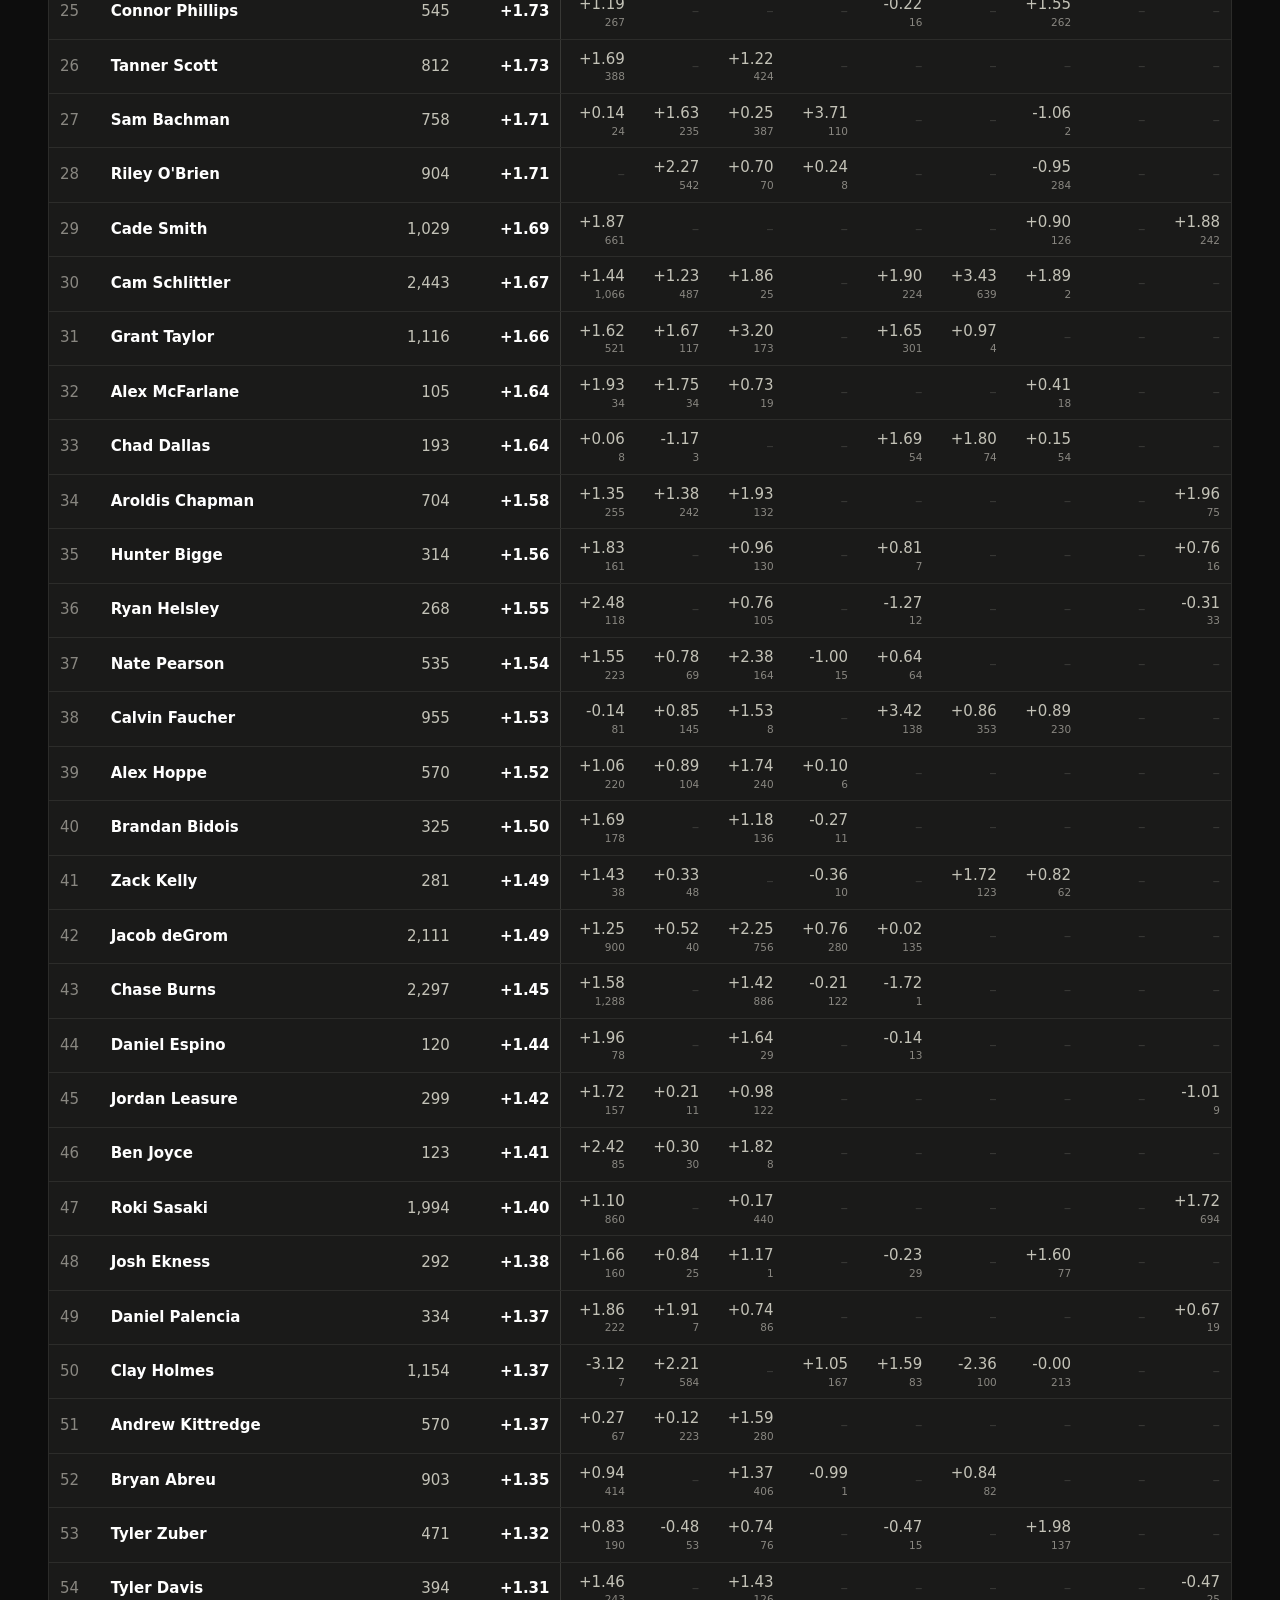
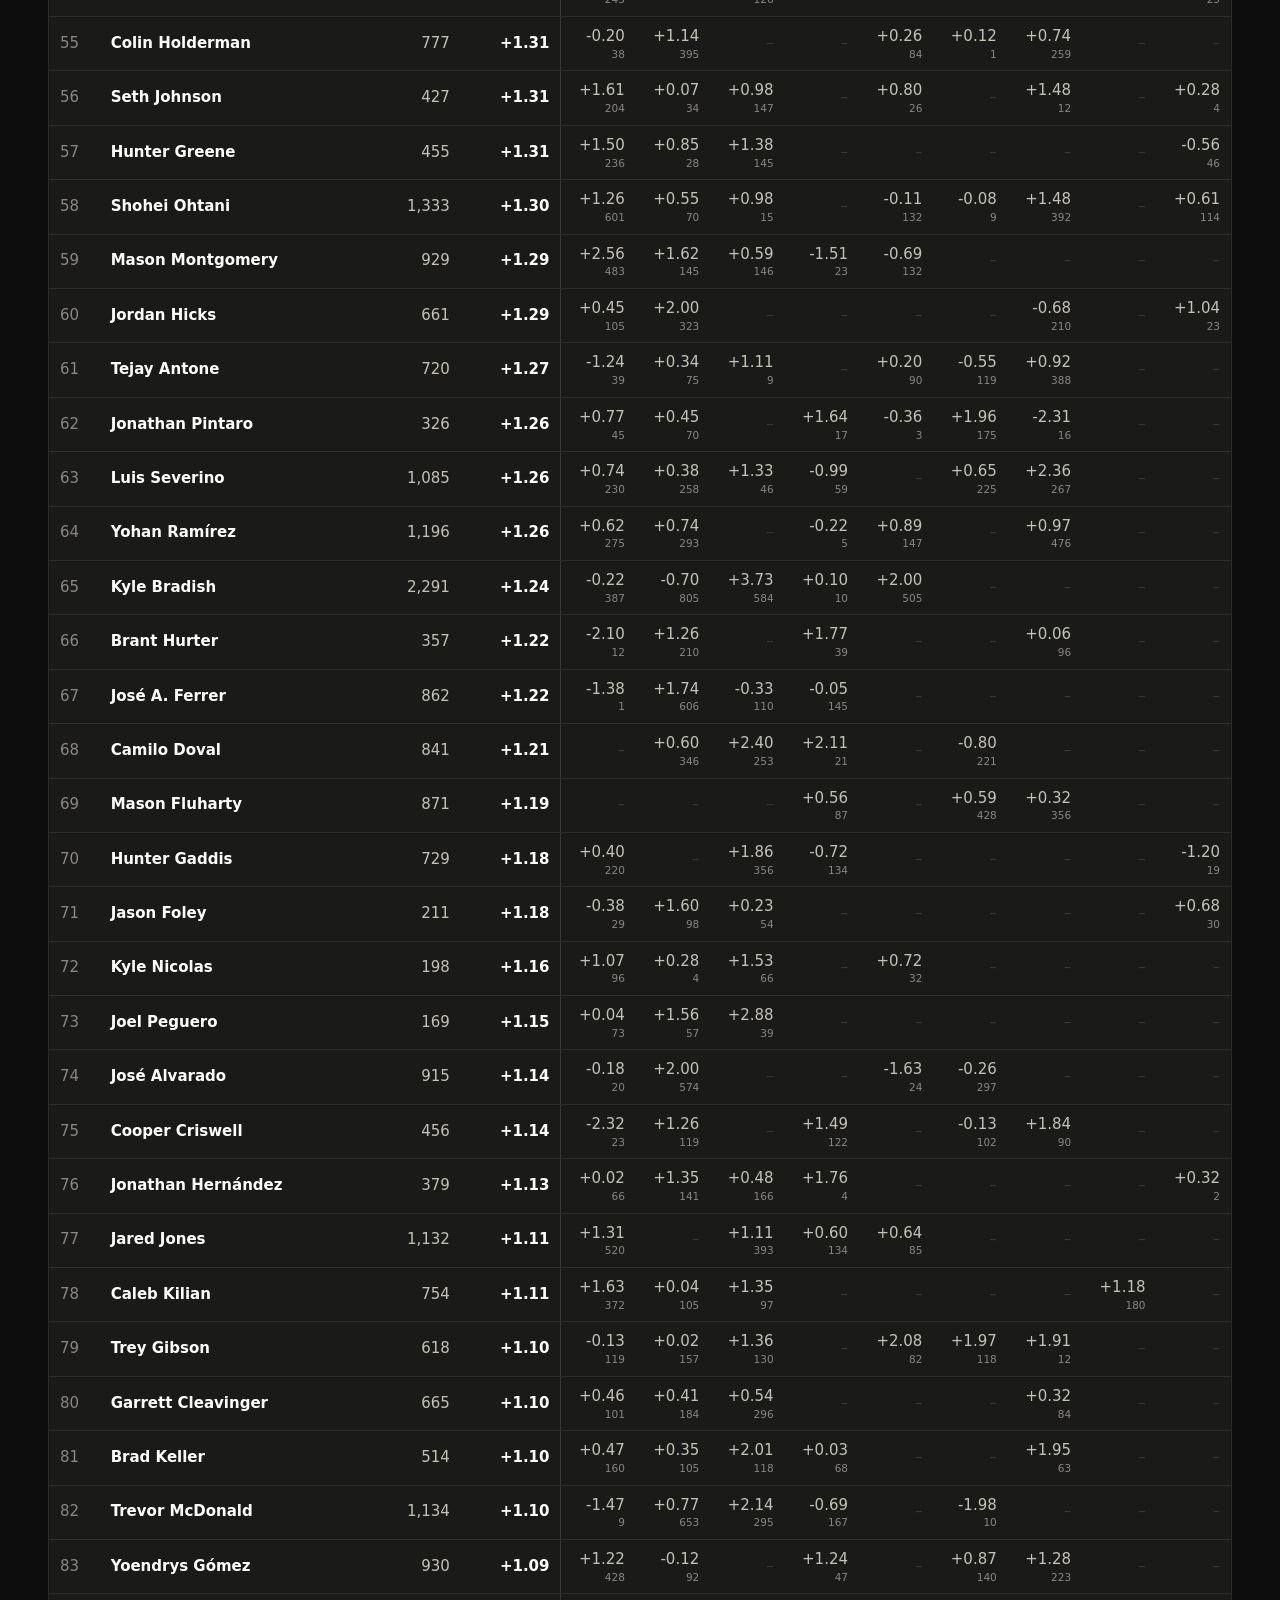
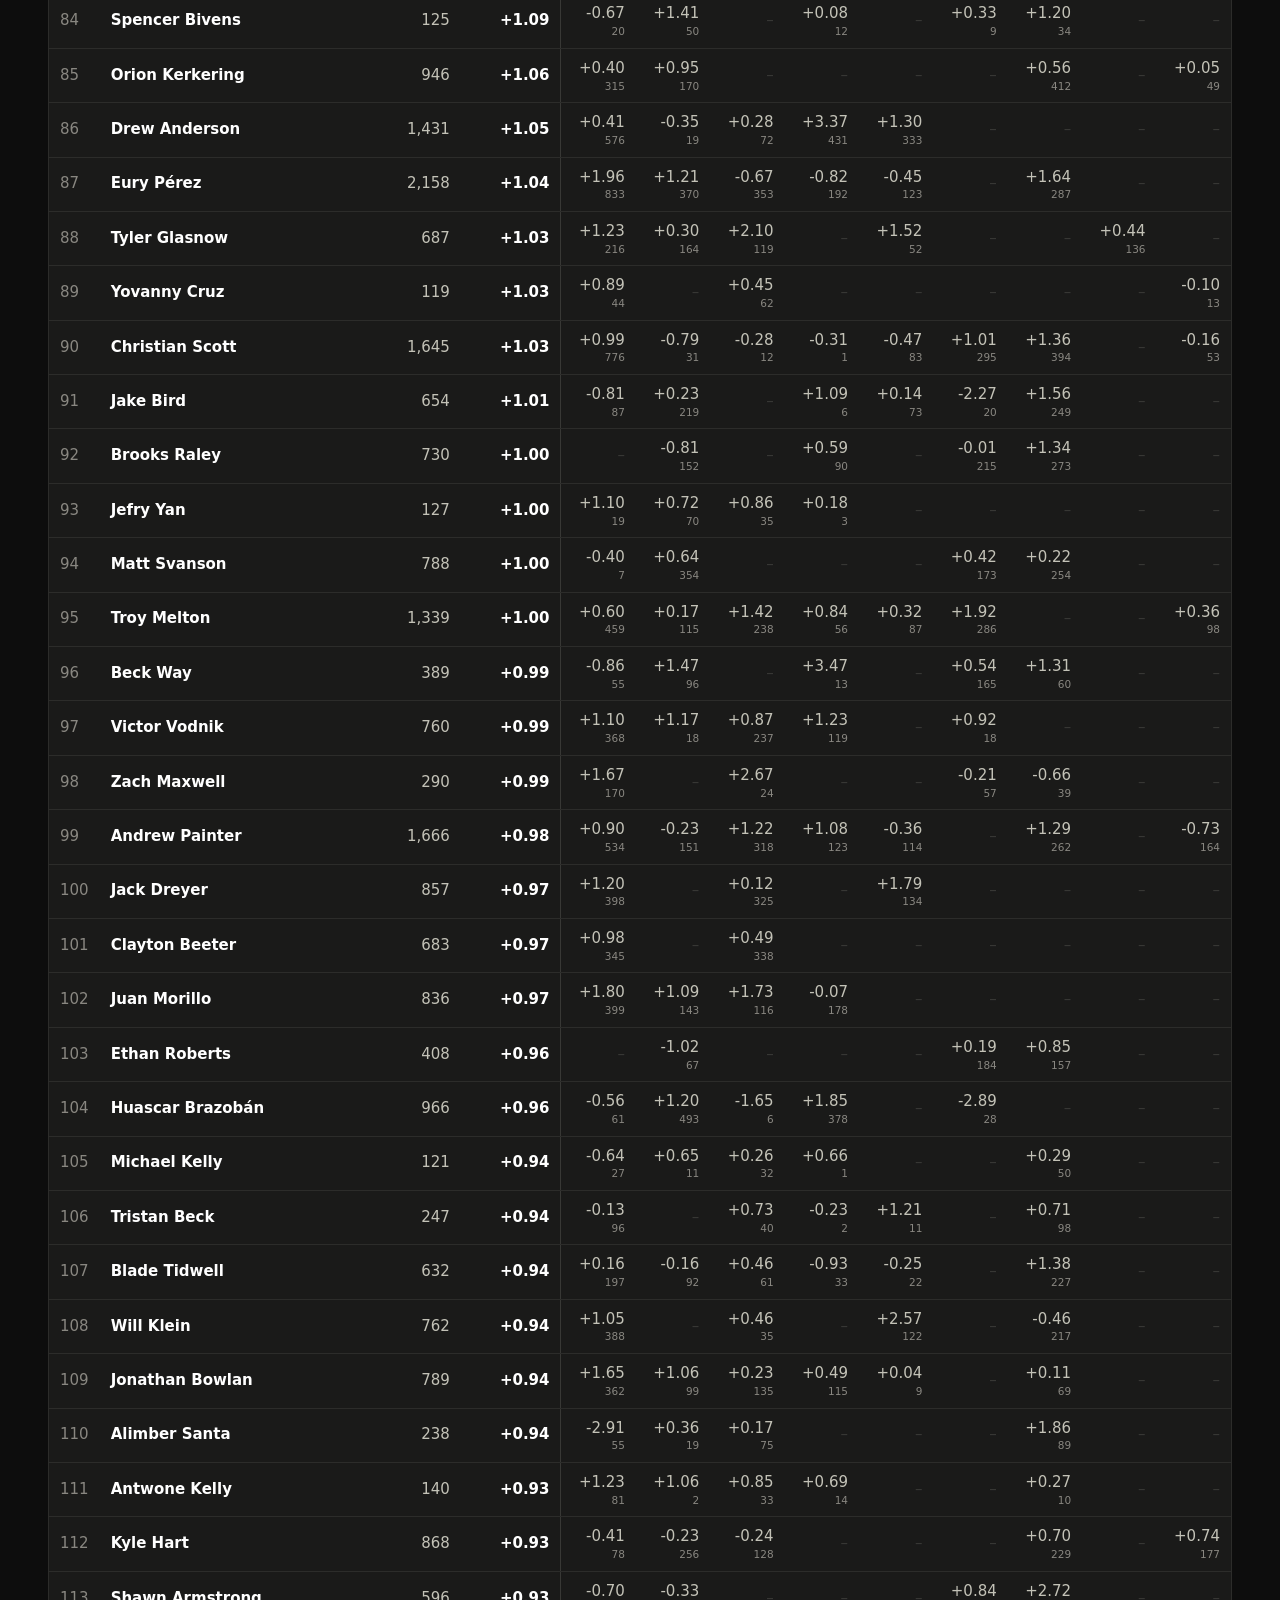
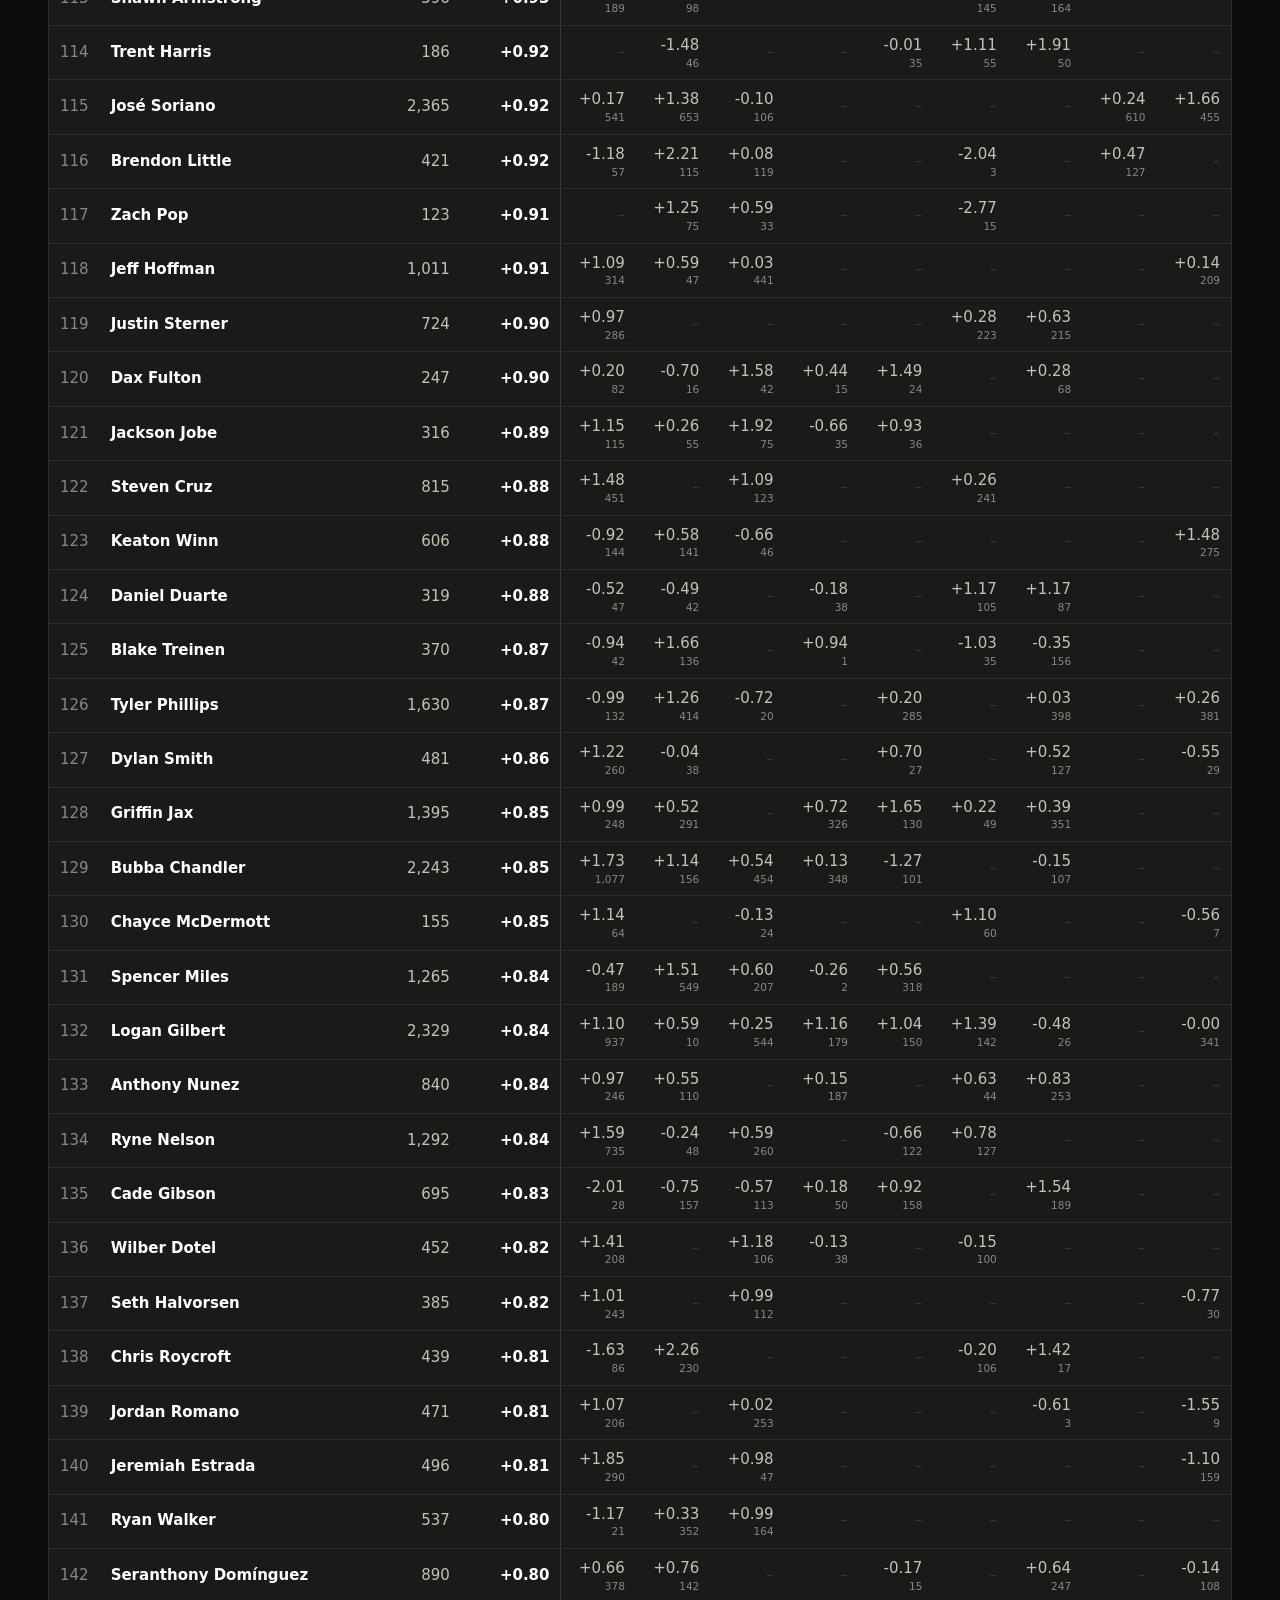
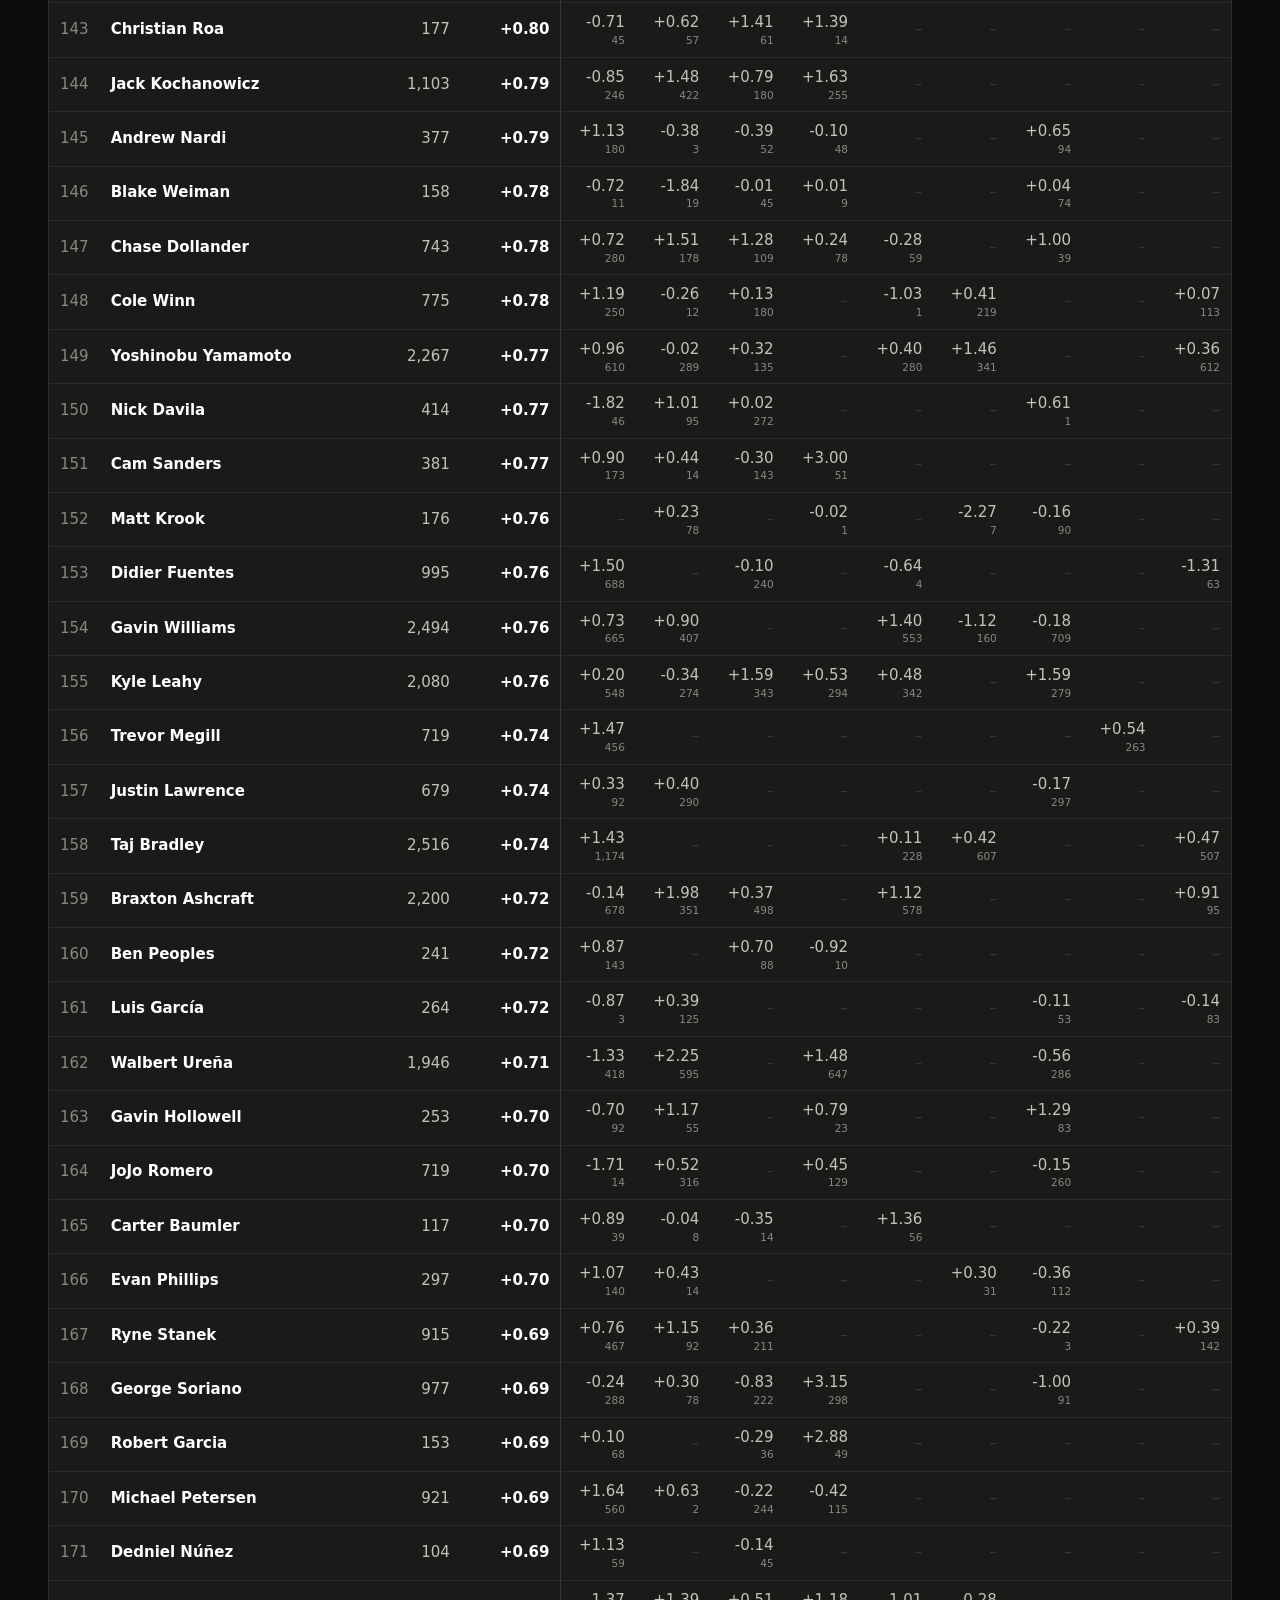
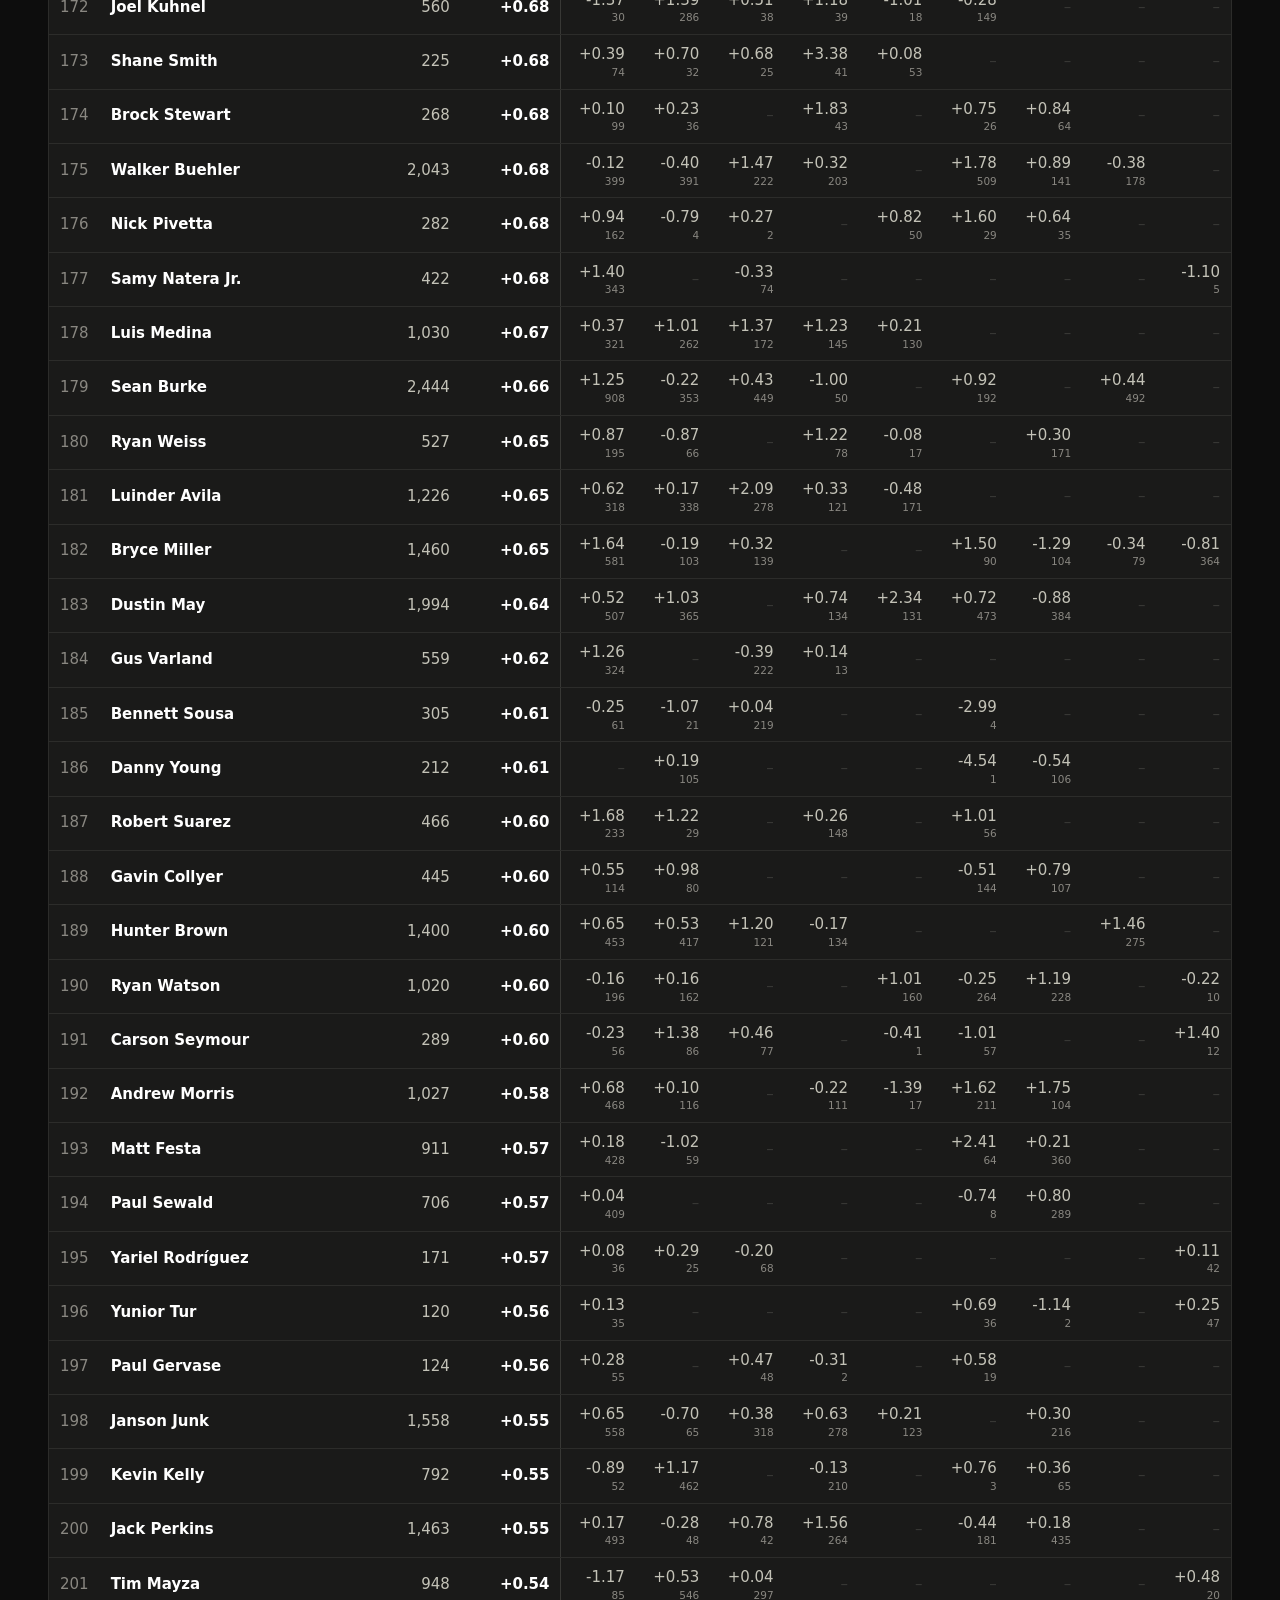
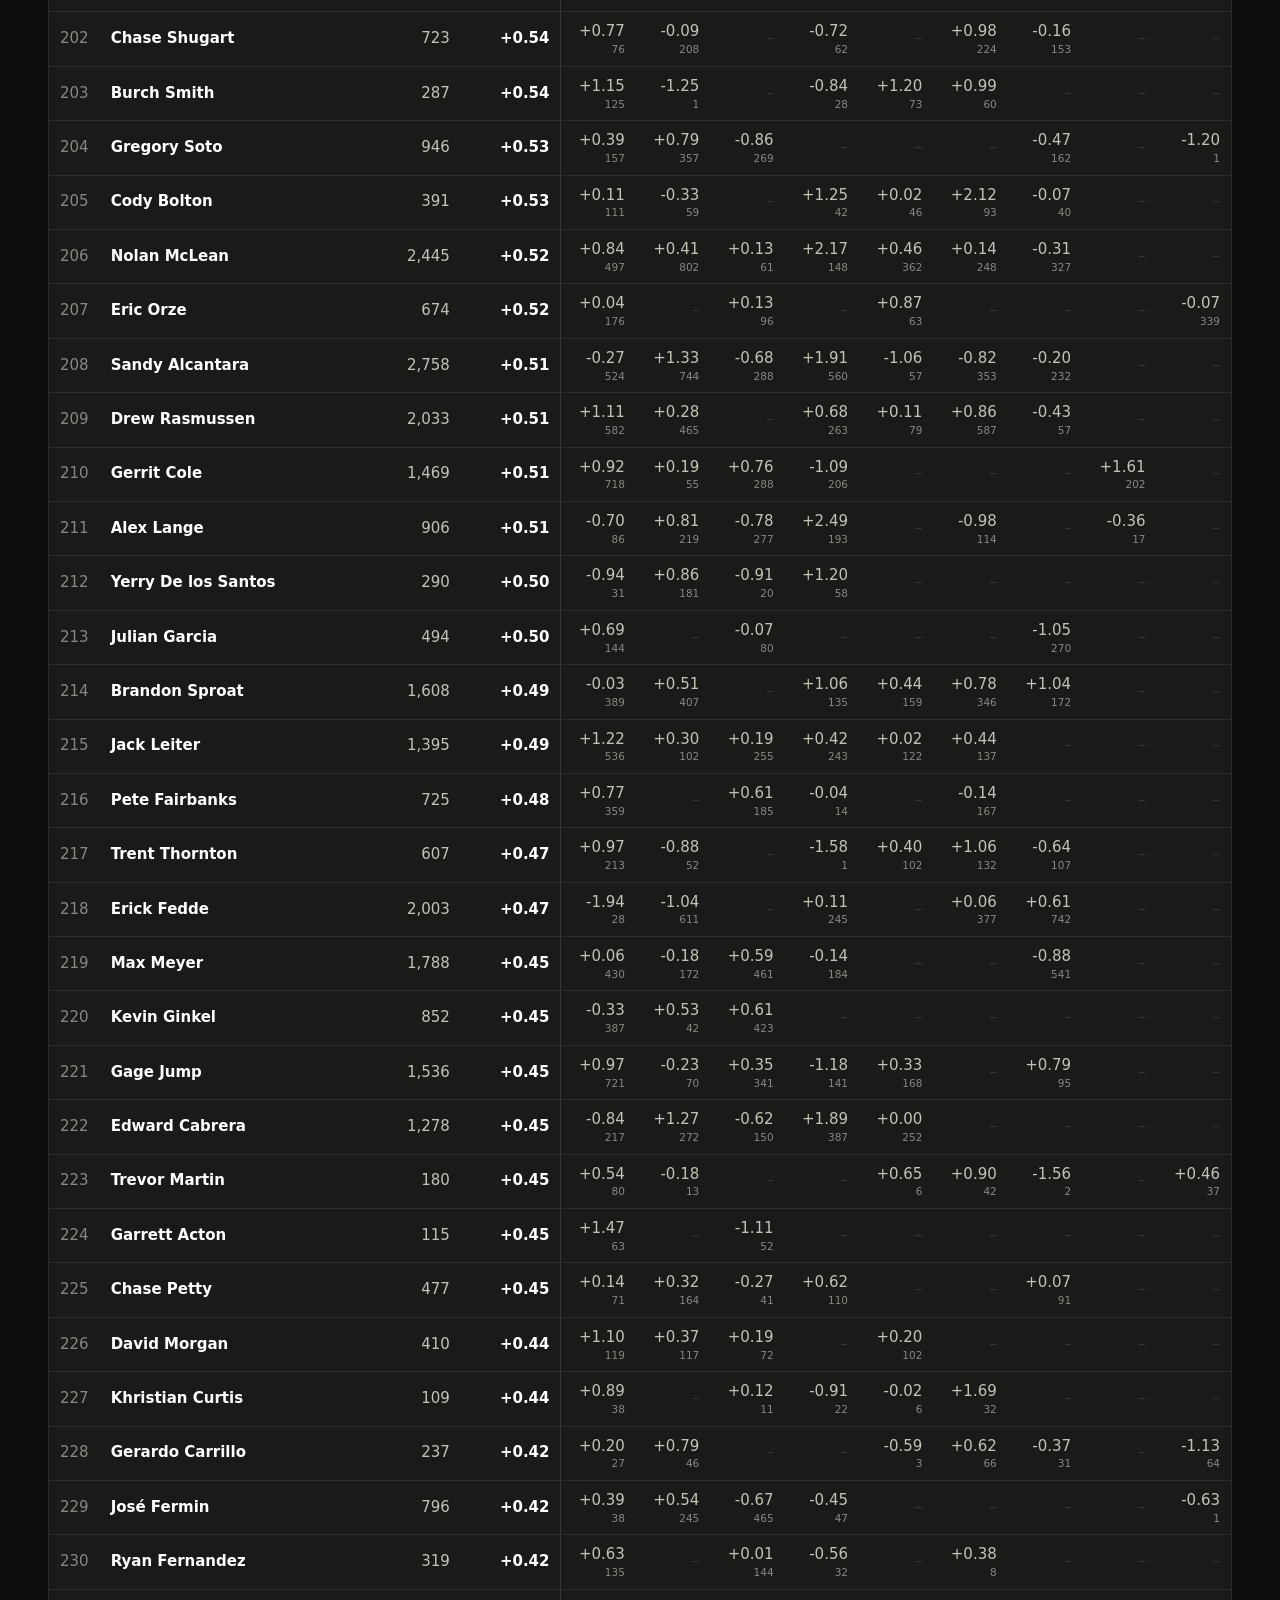
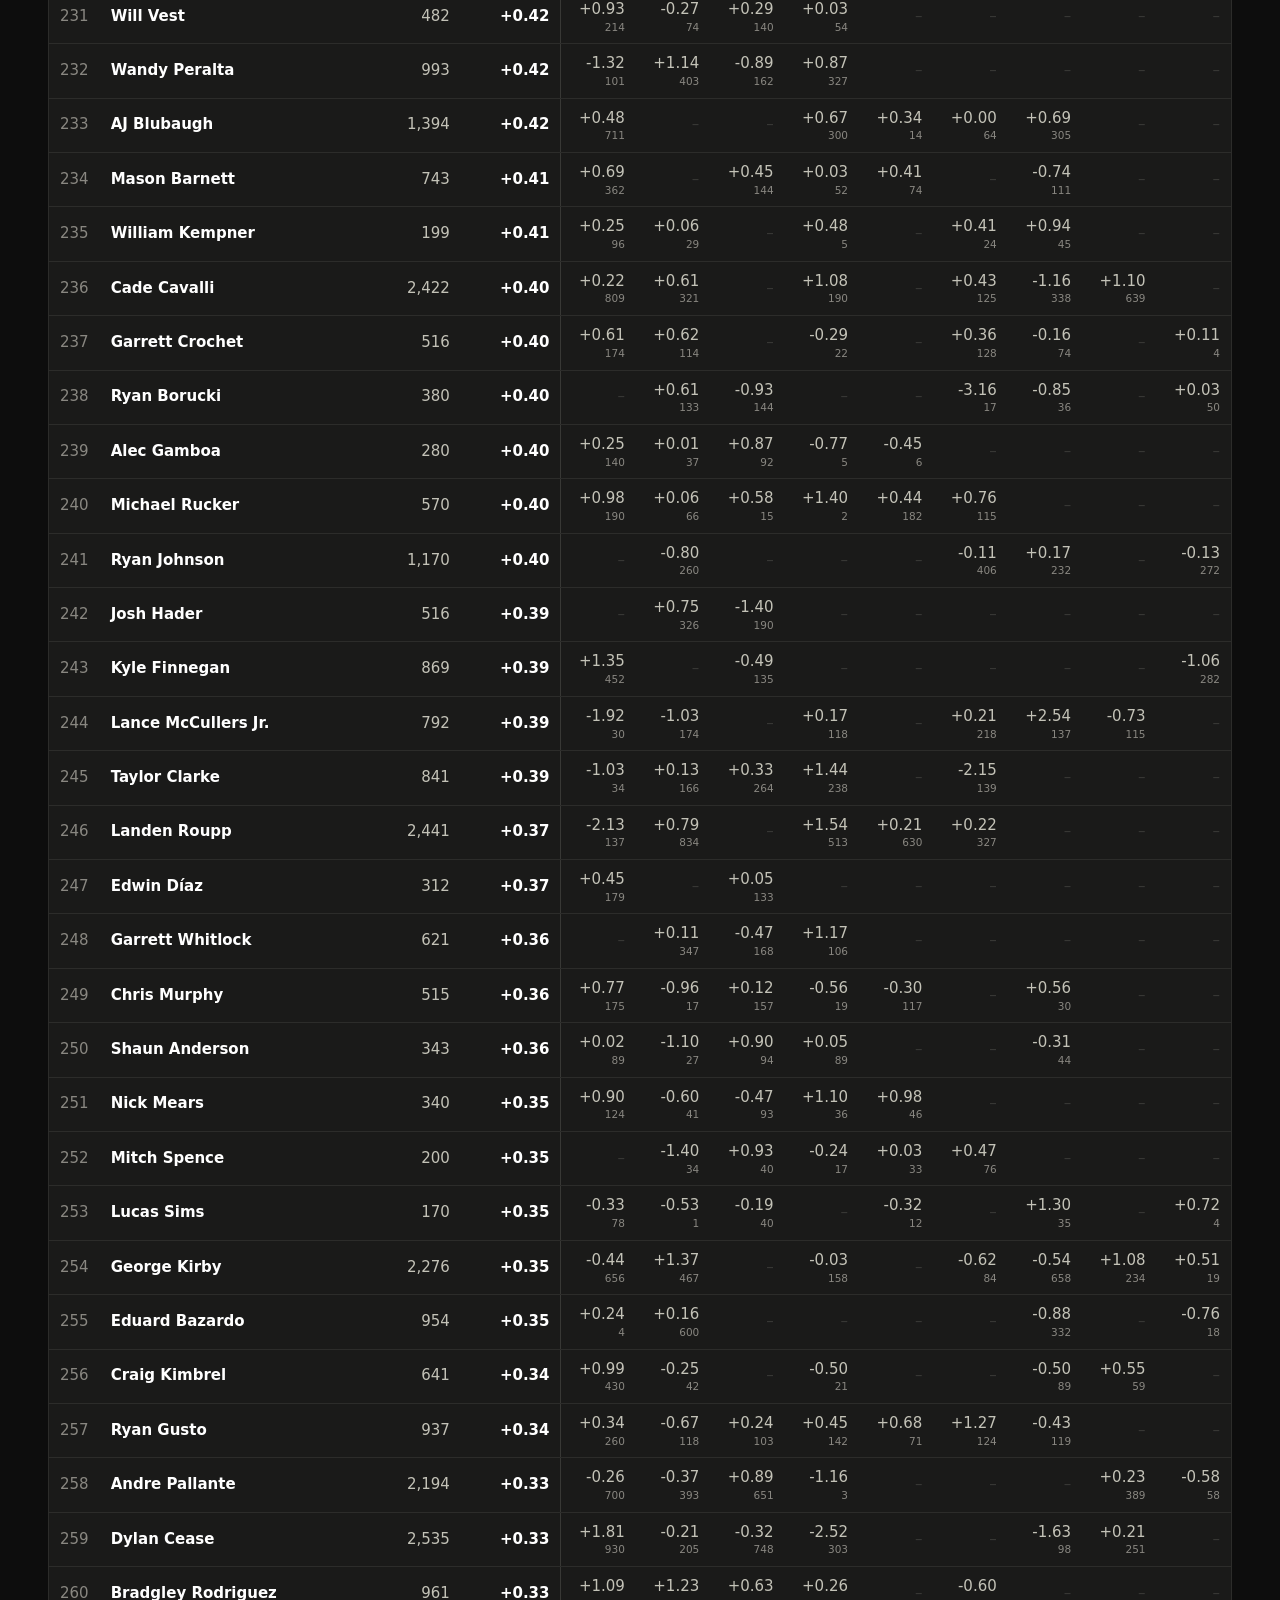
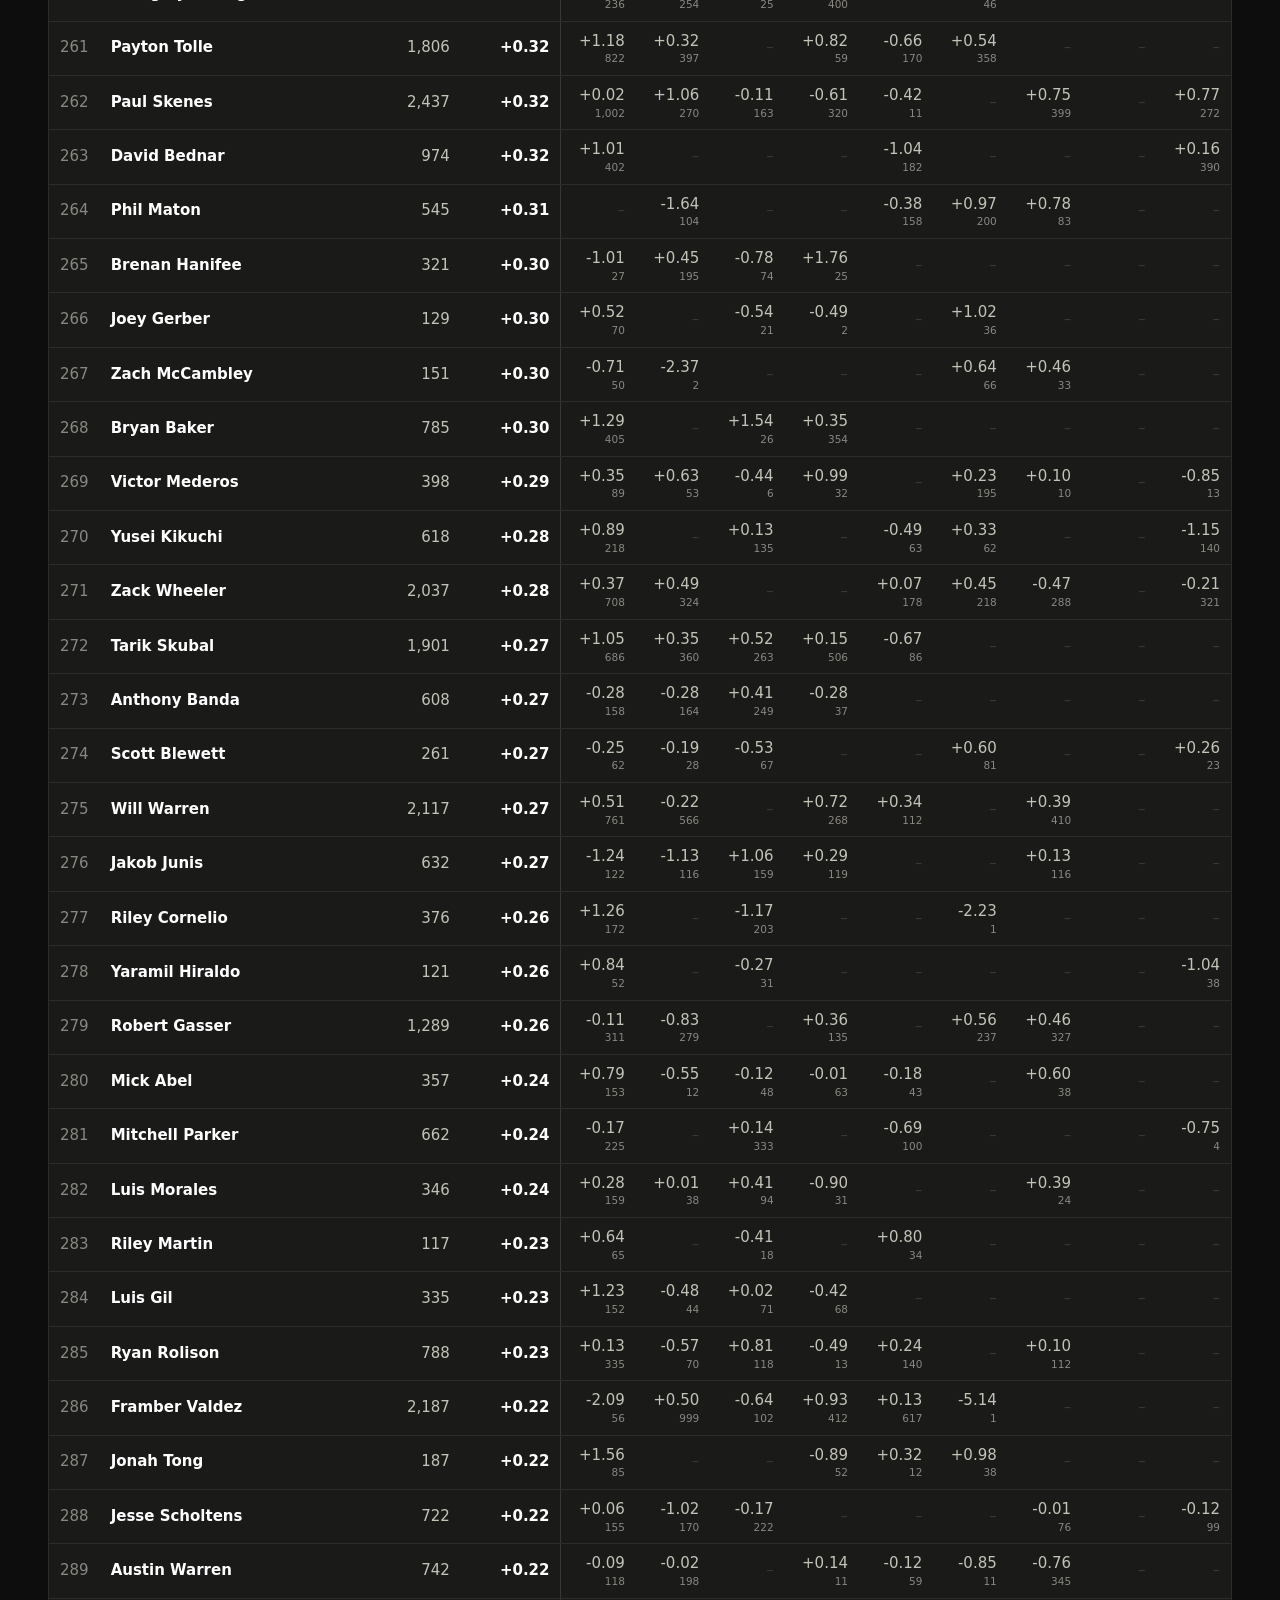
==== commit 64110d1a: "SP/RP filter on leaderboards (MLB Stats API roles, nightly-refreshed) Co-Authored-By: Claude Fable 5" ====
--- a/index.html
+++ b/index.html
@@ -6,7 +6,7 @@
 <title>Baseball Greeks — zStuff Leaderboards</title>
 <meta name="description" content="zStuff leaderboards and pitcher greeks: pitch quality graded from physical characteristics alone, with sensitivities to velocity and movement.">
 <link rel="icon" href="assets/icon.svg" type="image/svg+xml">
-<link rel="stylesheet" href="assets/site.css?v=18">
+<link rel="stylesheet" href="assets/site.css?v=19">
 </head>
 <body>
 
@@ -27,6 +27,11 @@
     <div class="seg" id="ptseg"></div>
     <div class="spacer"></div>
     <select id="season" aria-label="Season"></select>
+    <select id="role" aria-label="Role">
+      <option value="">SP + RP</option>
+      <option value="SP">SP only</option>
+      <option value="RP">RP only</option>
+    </select>
     <select id="minn" aria-label="Minimum pitches"></select>
     <input type="search" id="q" placeholder="Filter pitchers…" aria-label="Filter pitchers">
   </div>
@@ -59,7 +64,7 @@
      <a href="https://aidanresnick.com" style="color:var(--ink-2)">Aidan Resnick</a>.</p>
 </footer>
 
-<script src="assets/common.js?v=18"></script>
-<script src="assets/leaderboard.js?v=18"></script>
+<script src="assets/common.js?v=19"></script>
+<script src="assets/leaderboard.js?v=19"></script>
 </body>
 </html>
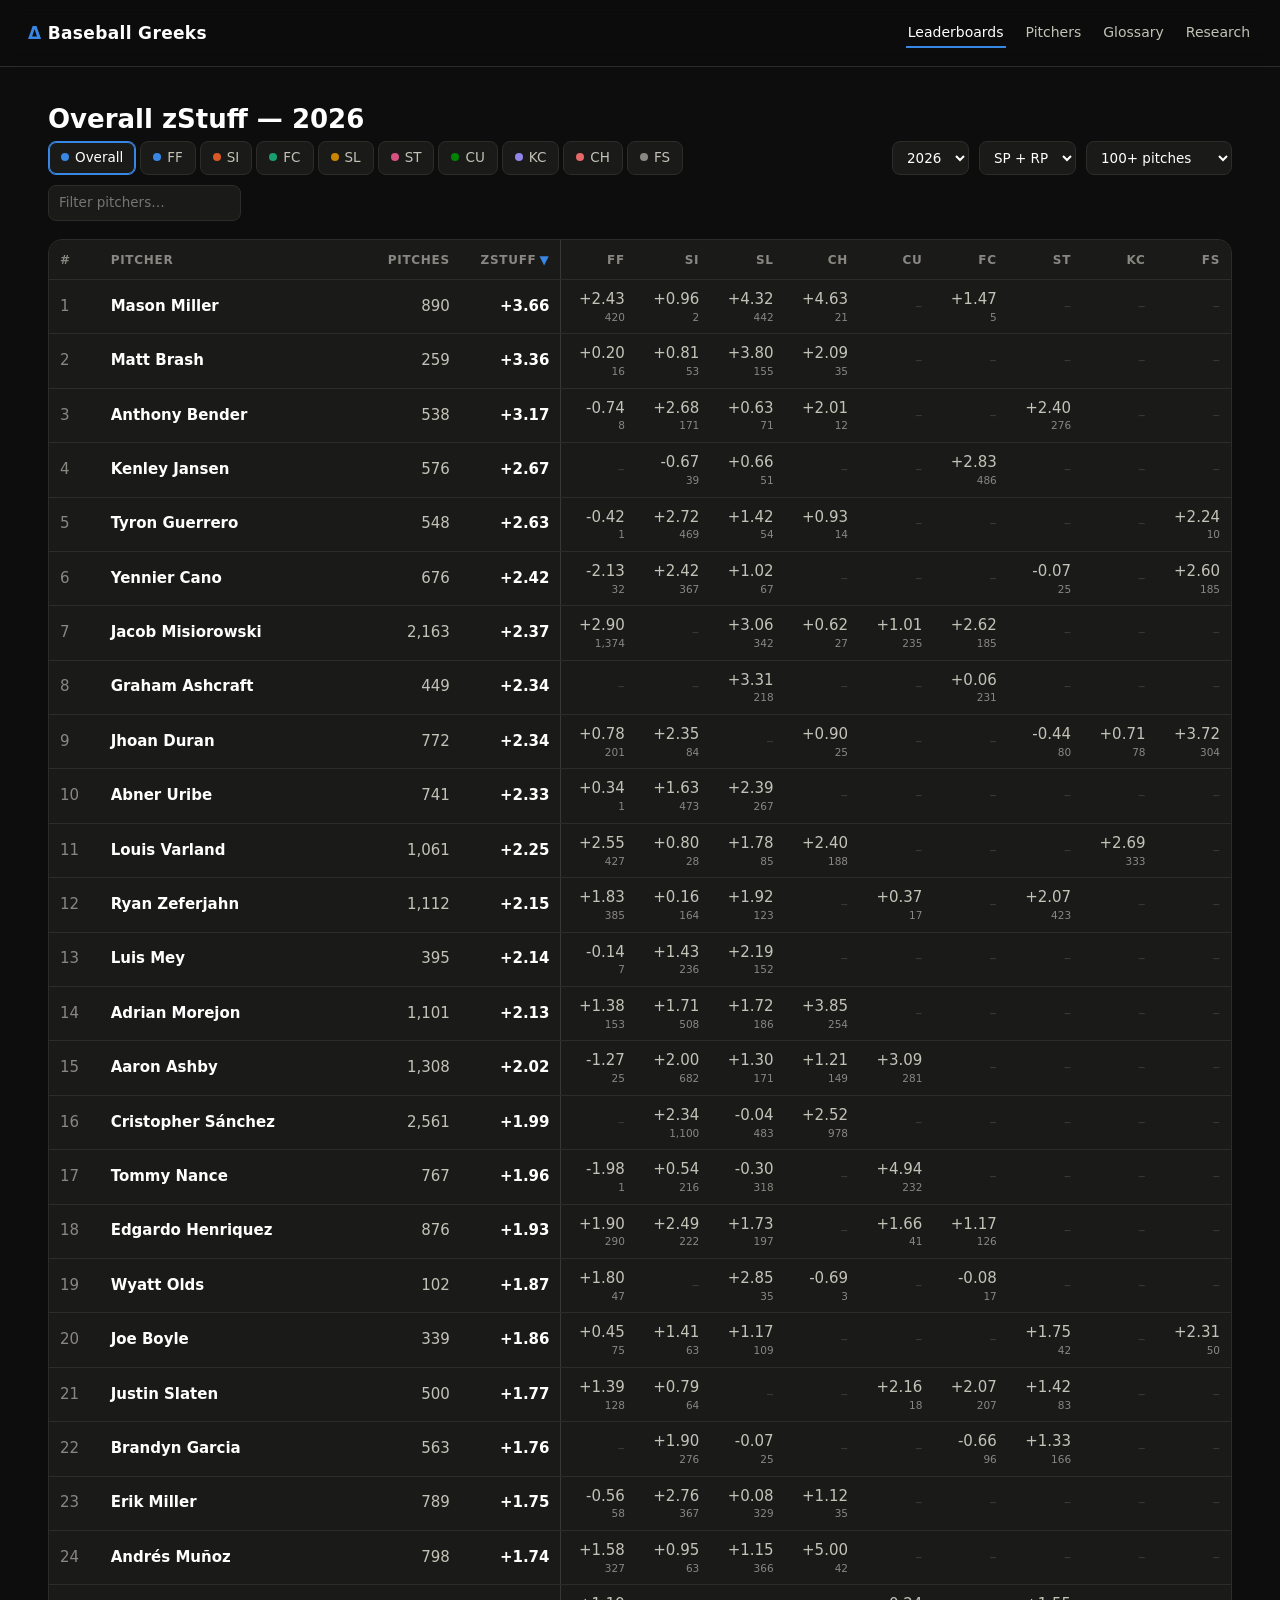
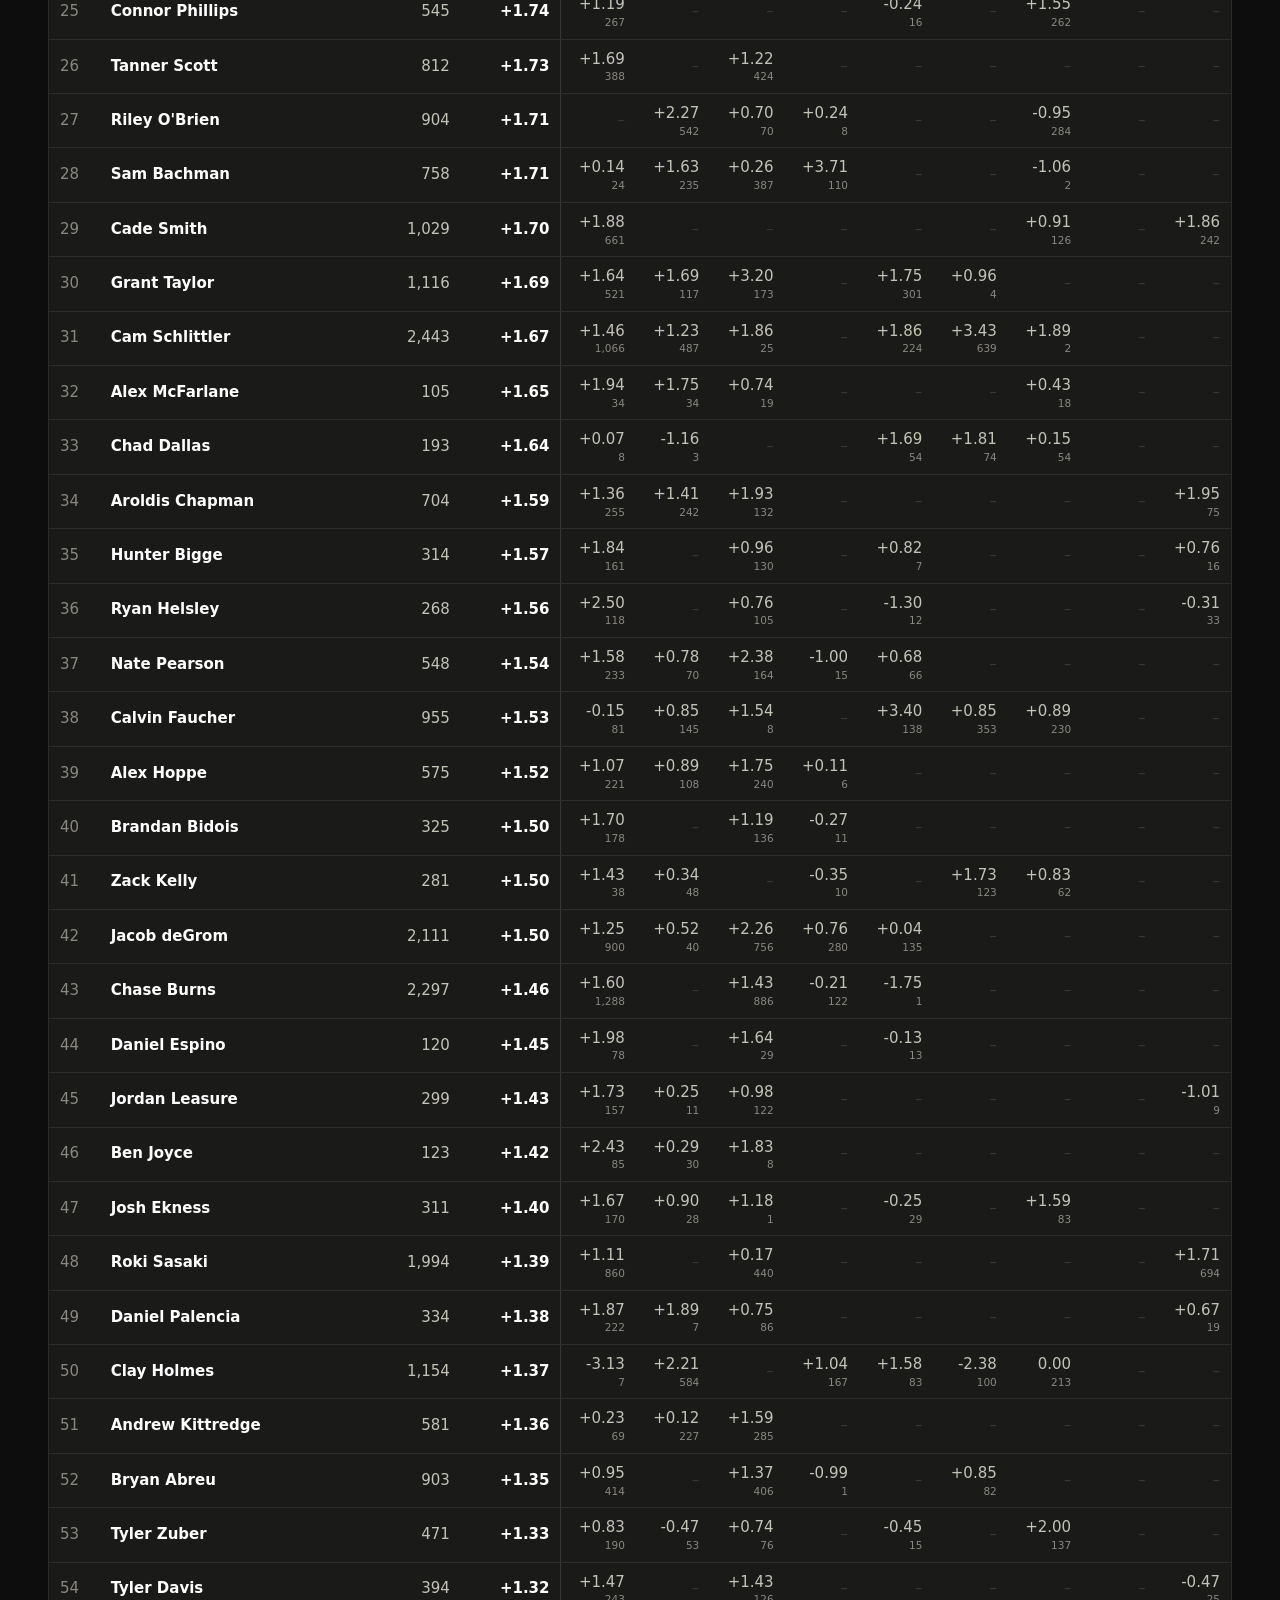
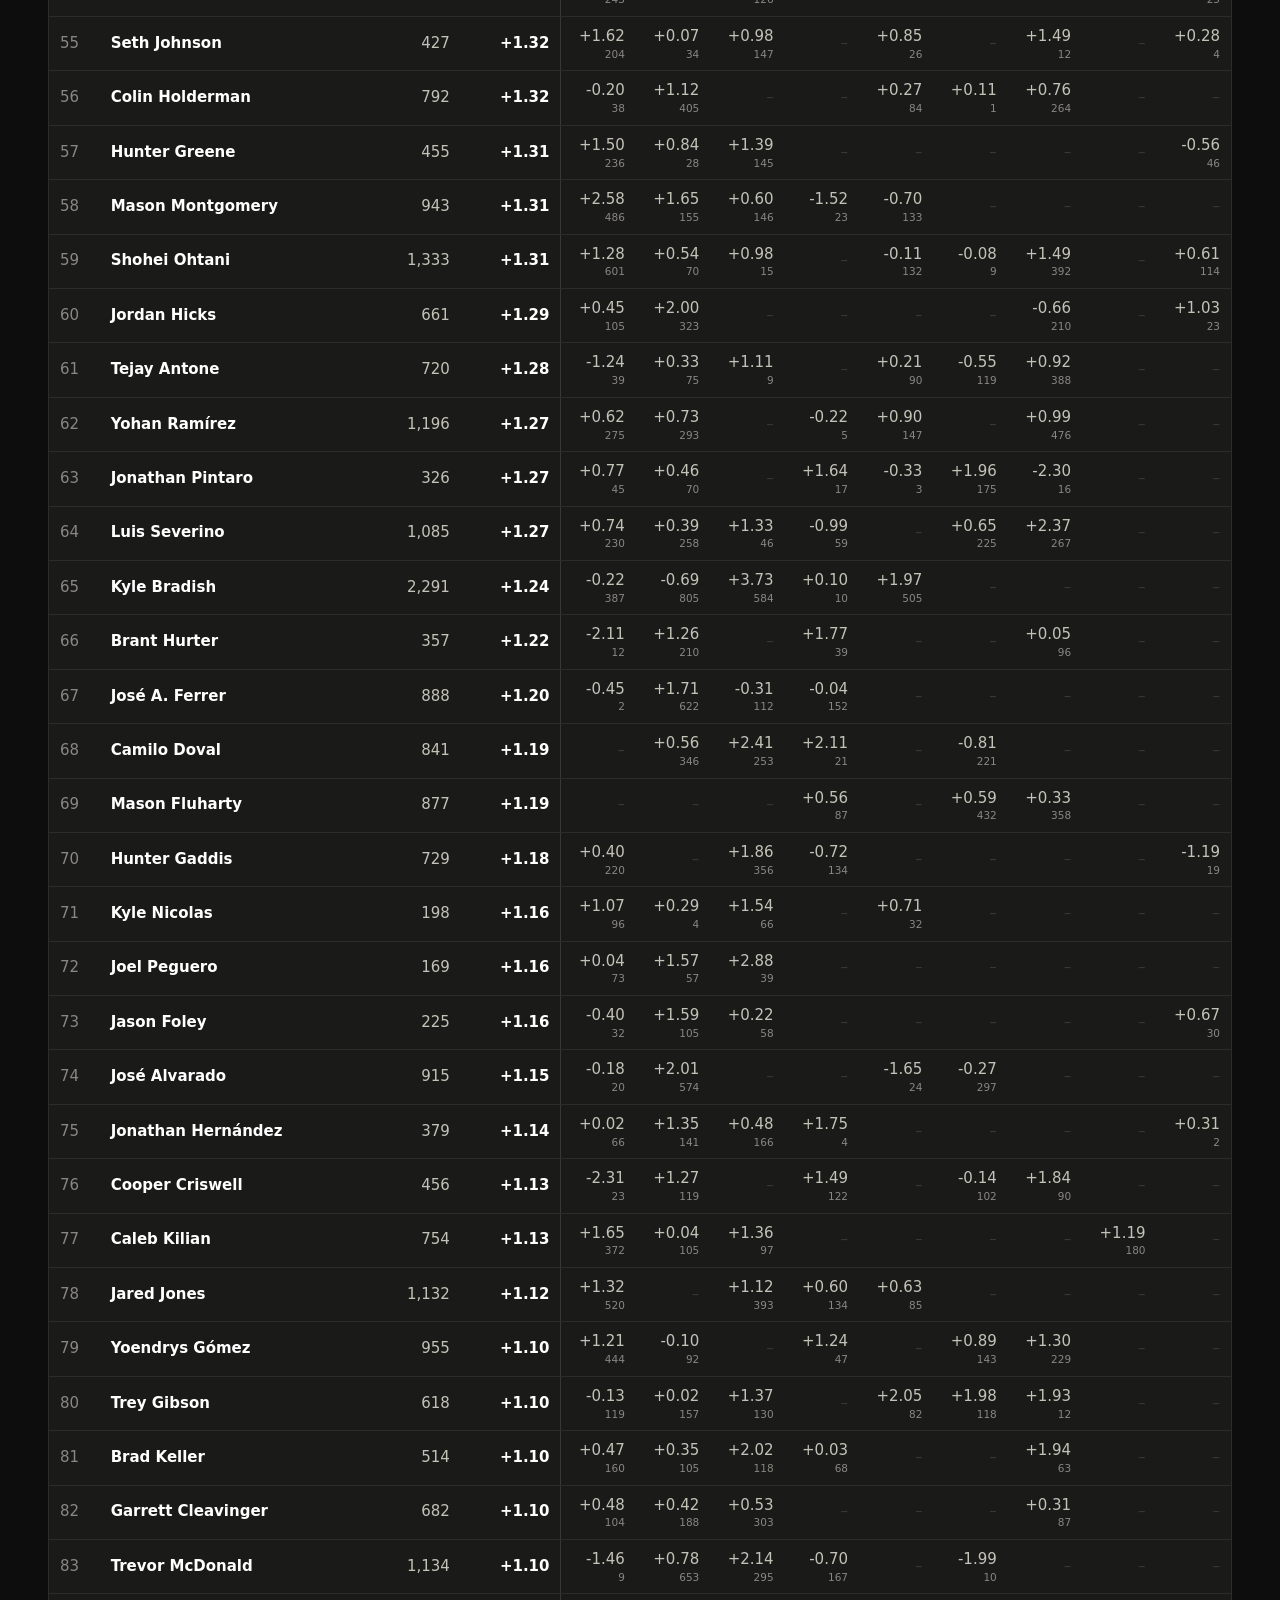
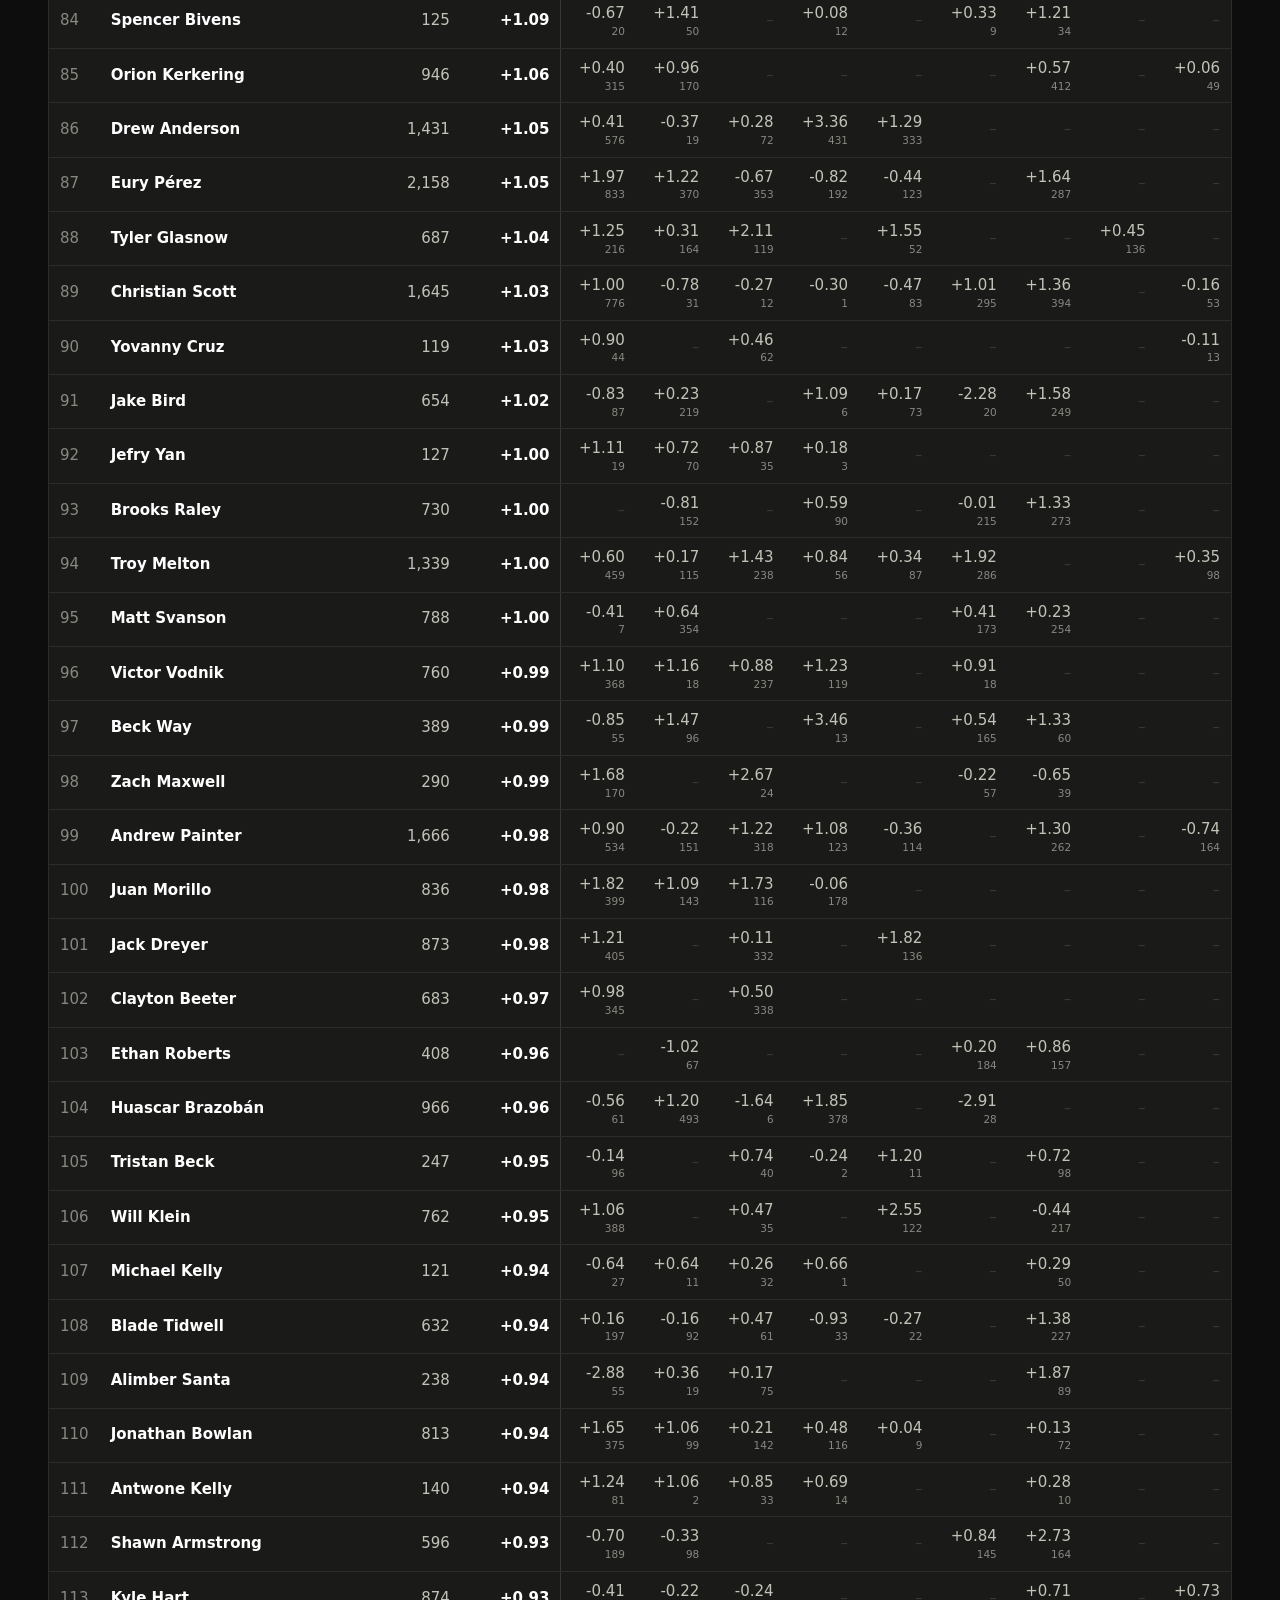
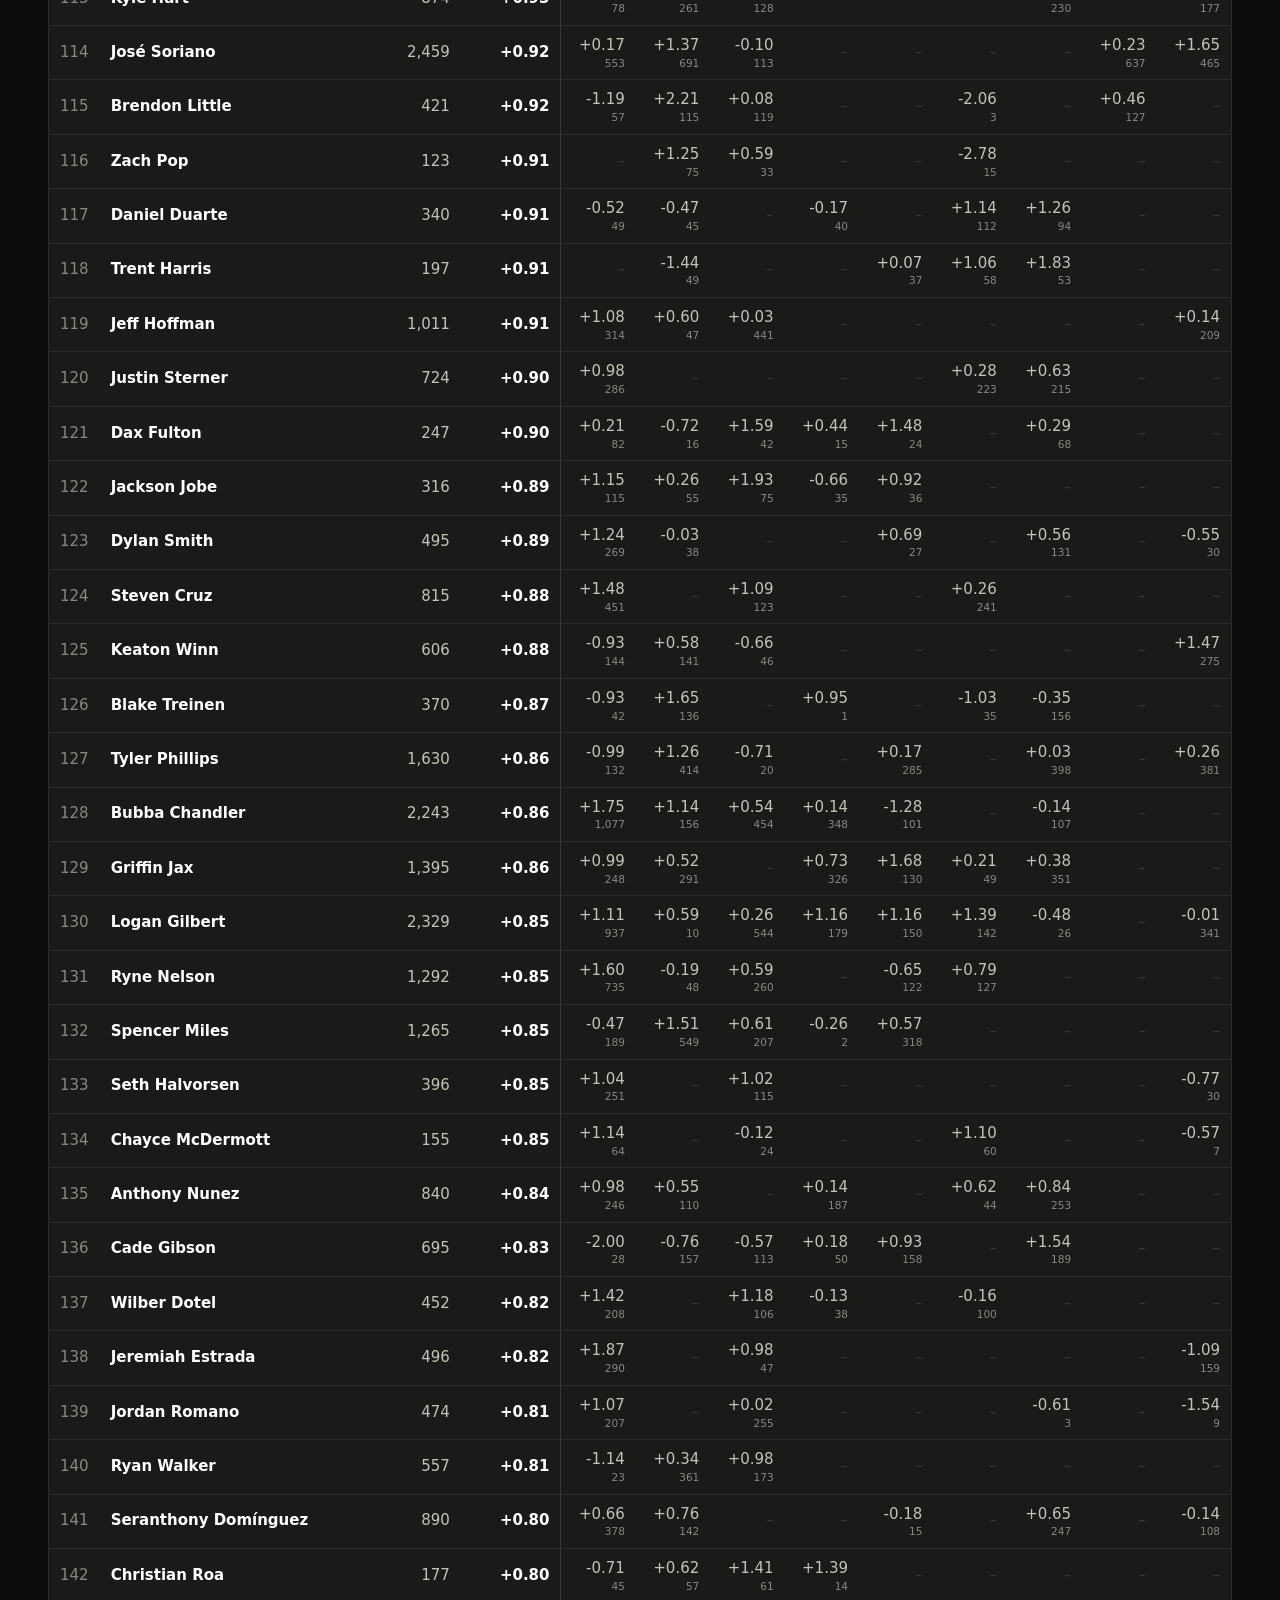
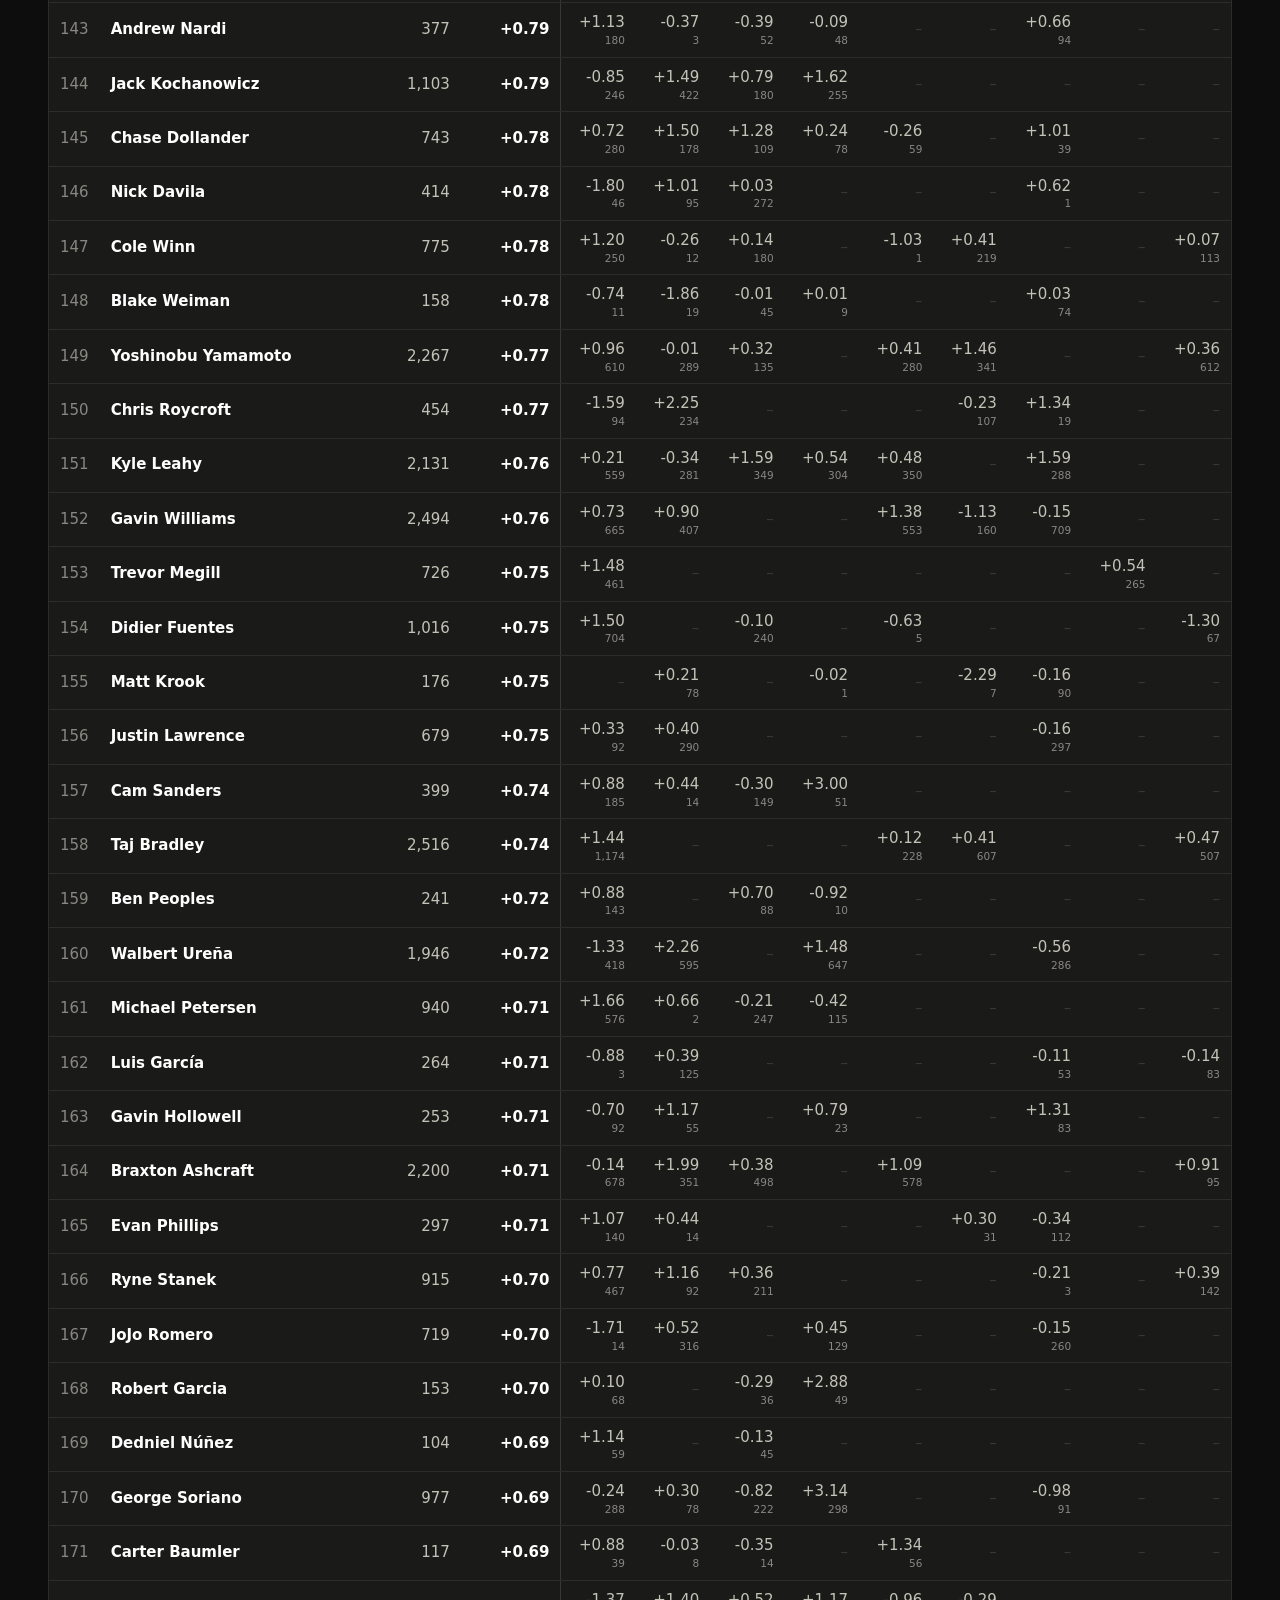
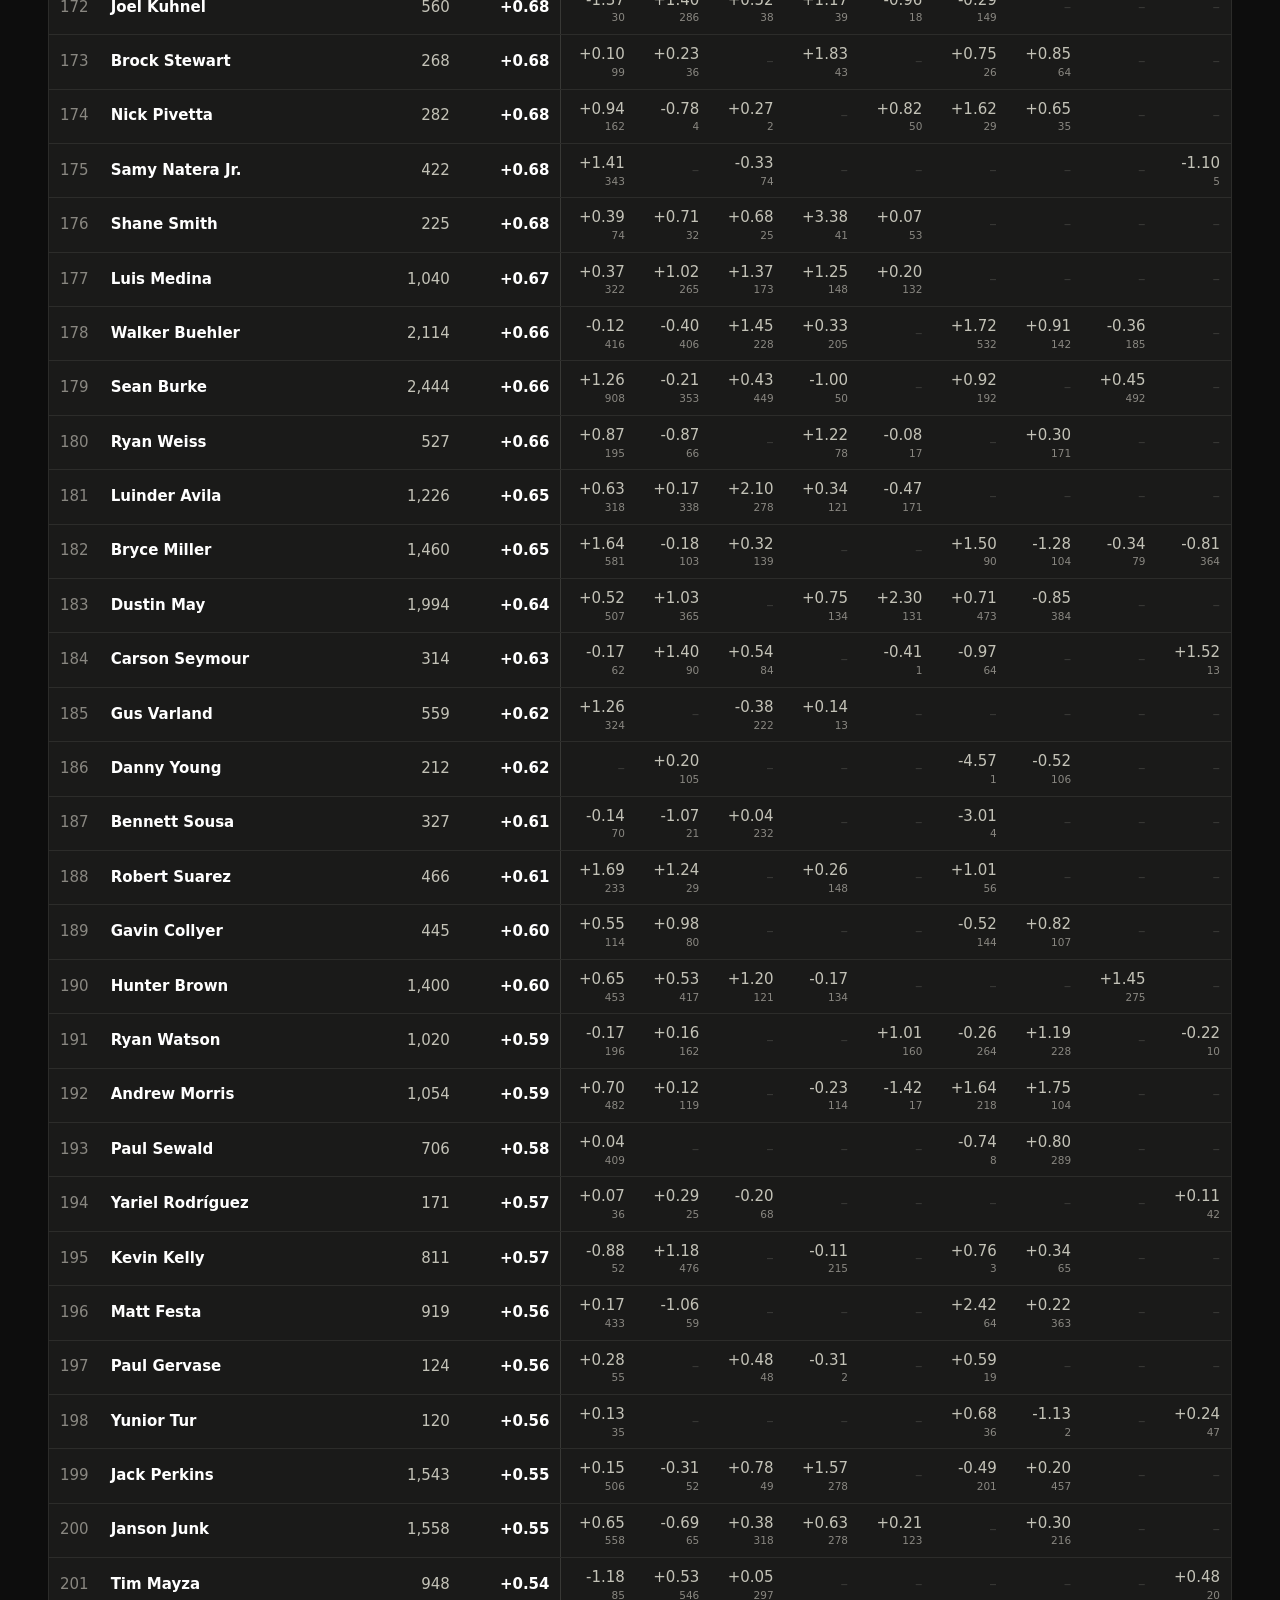
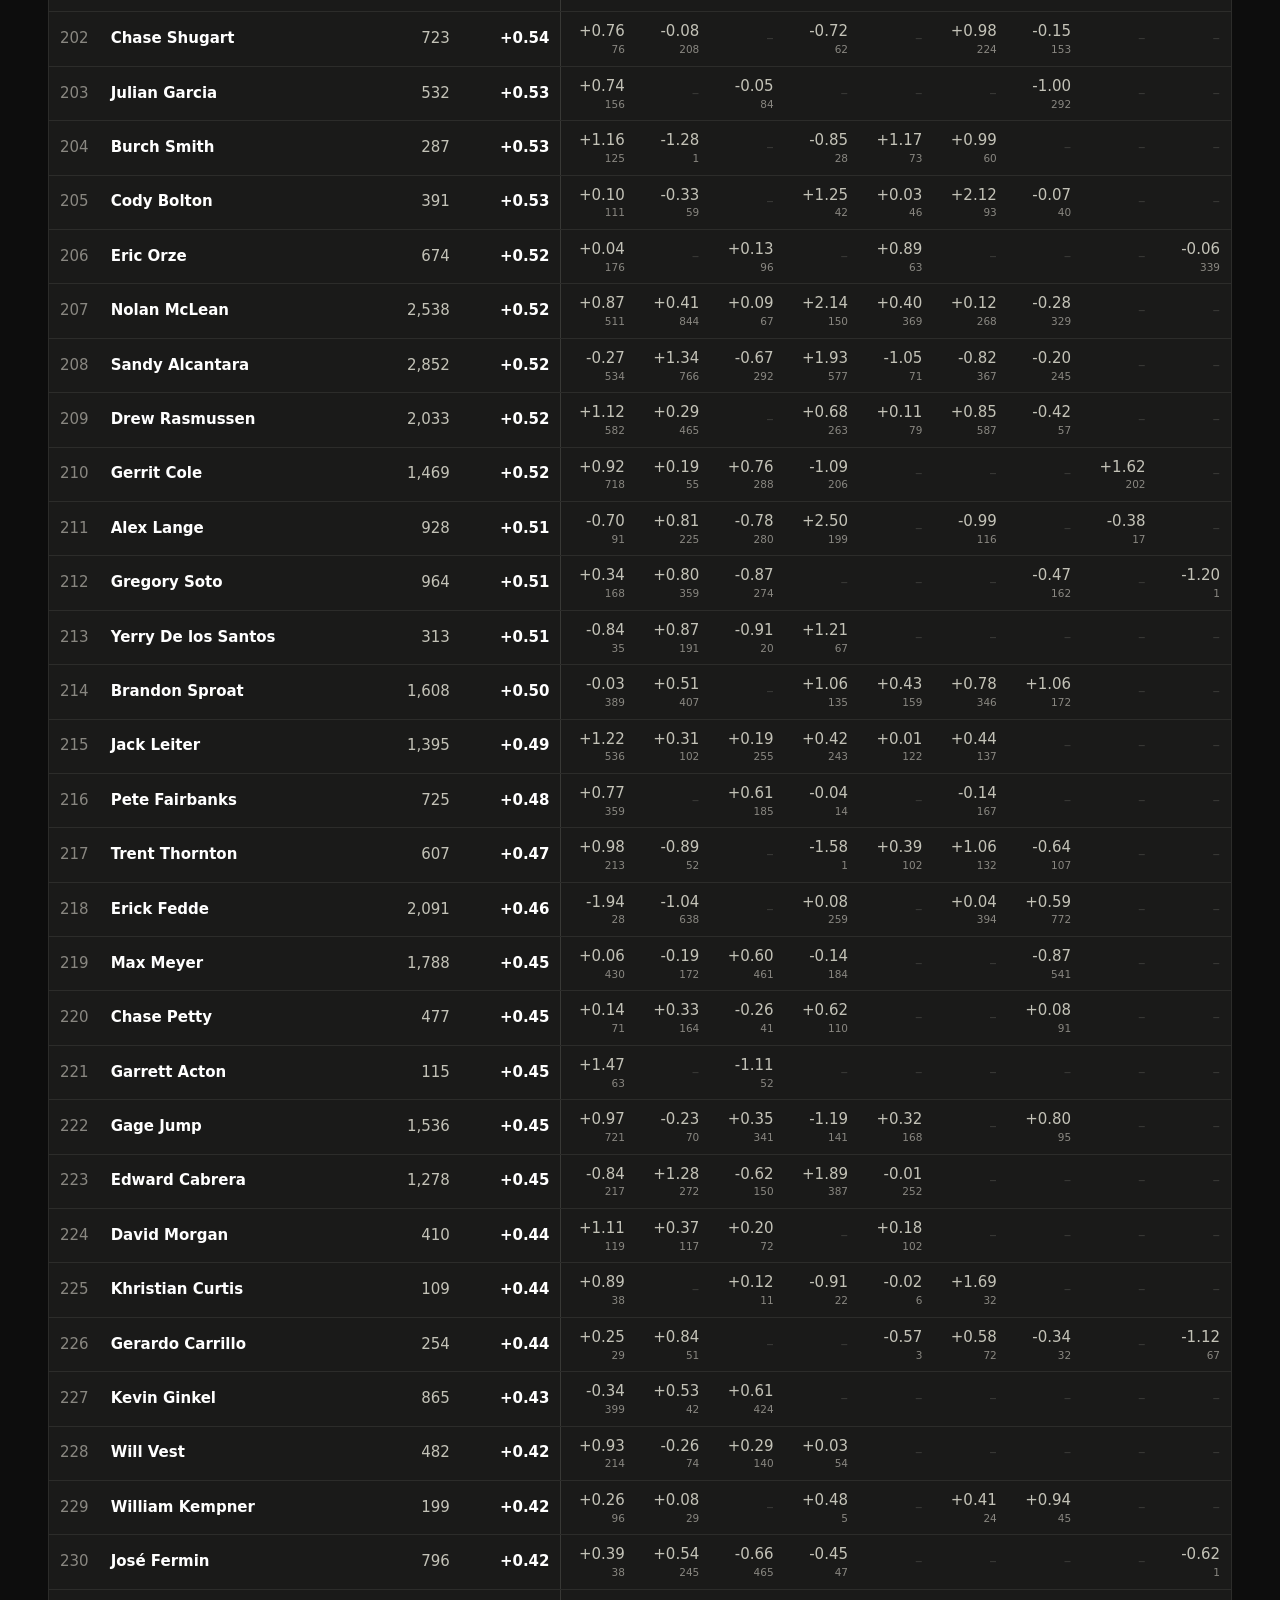
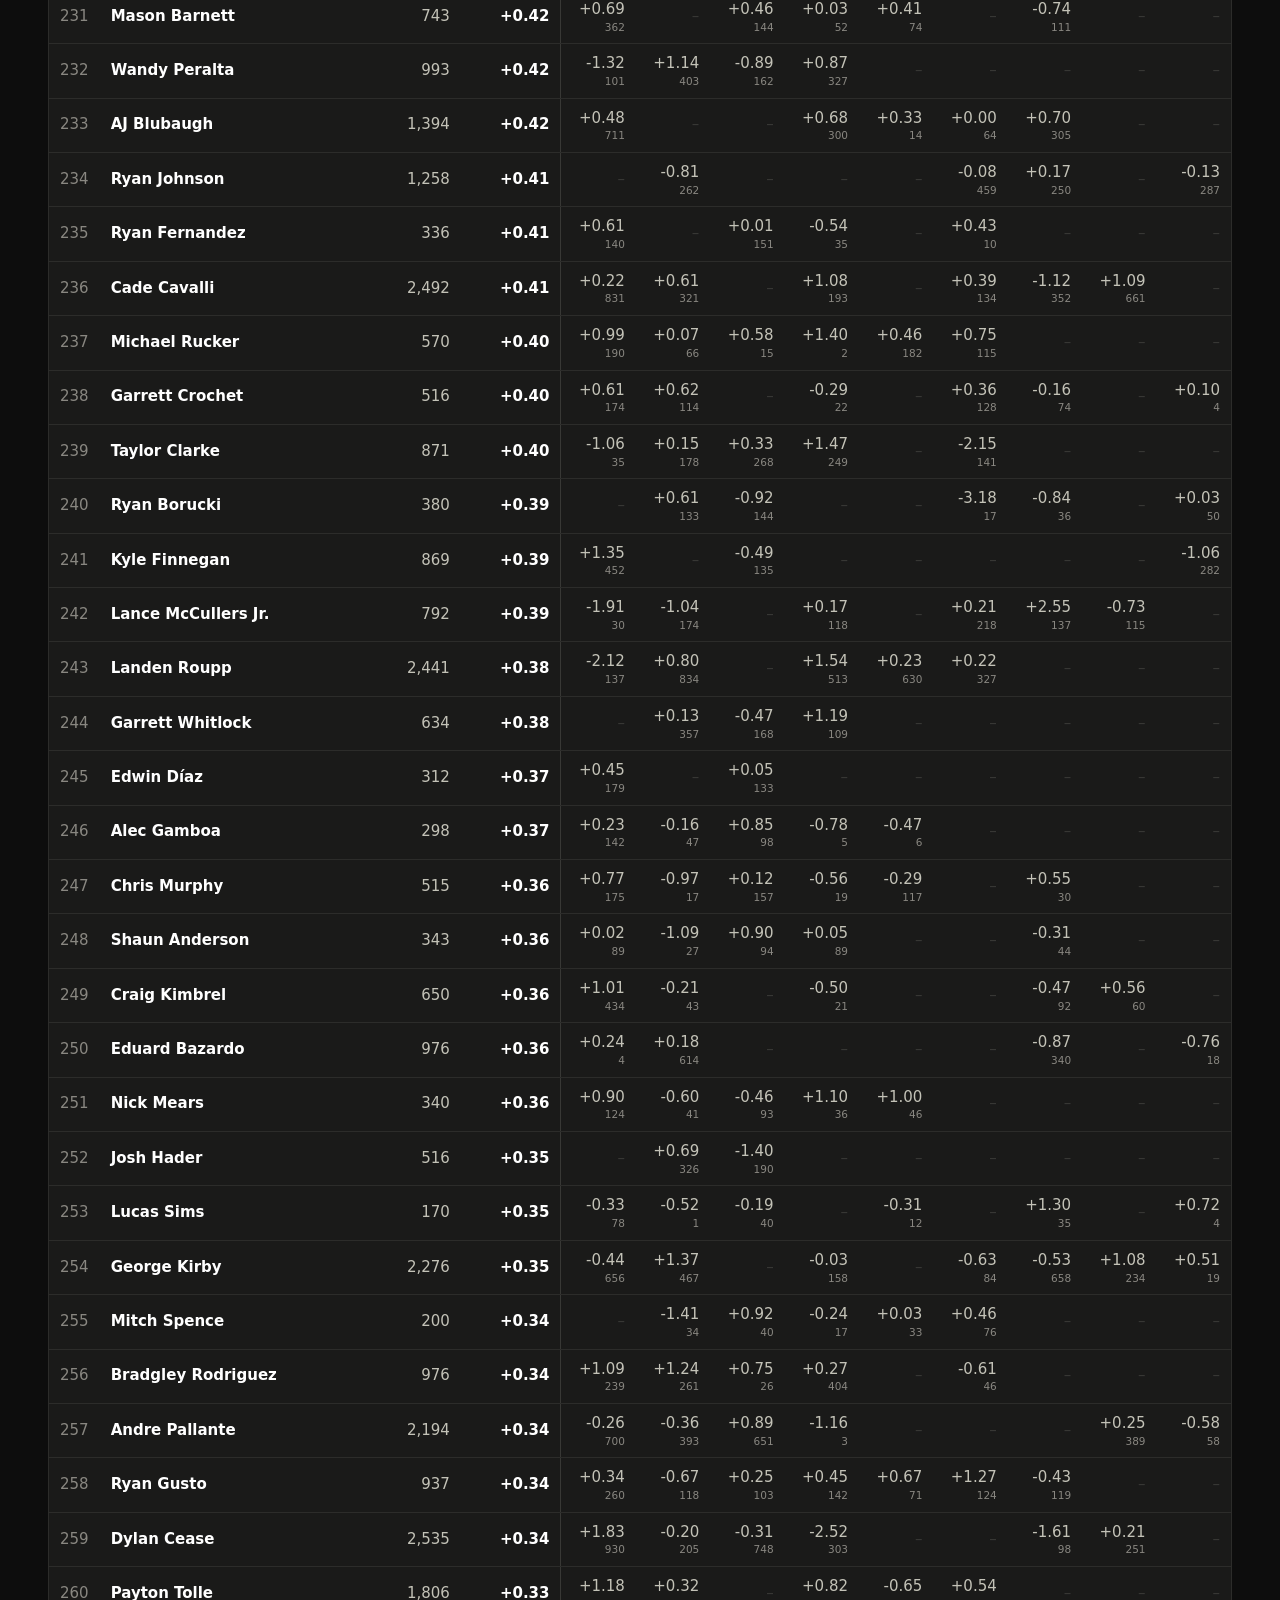
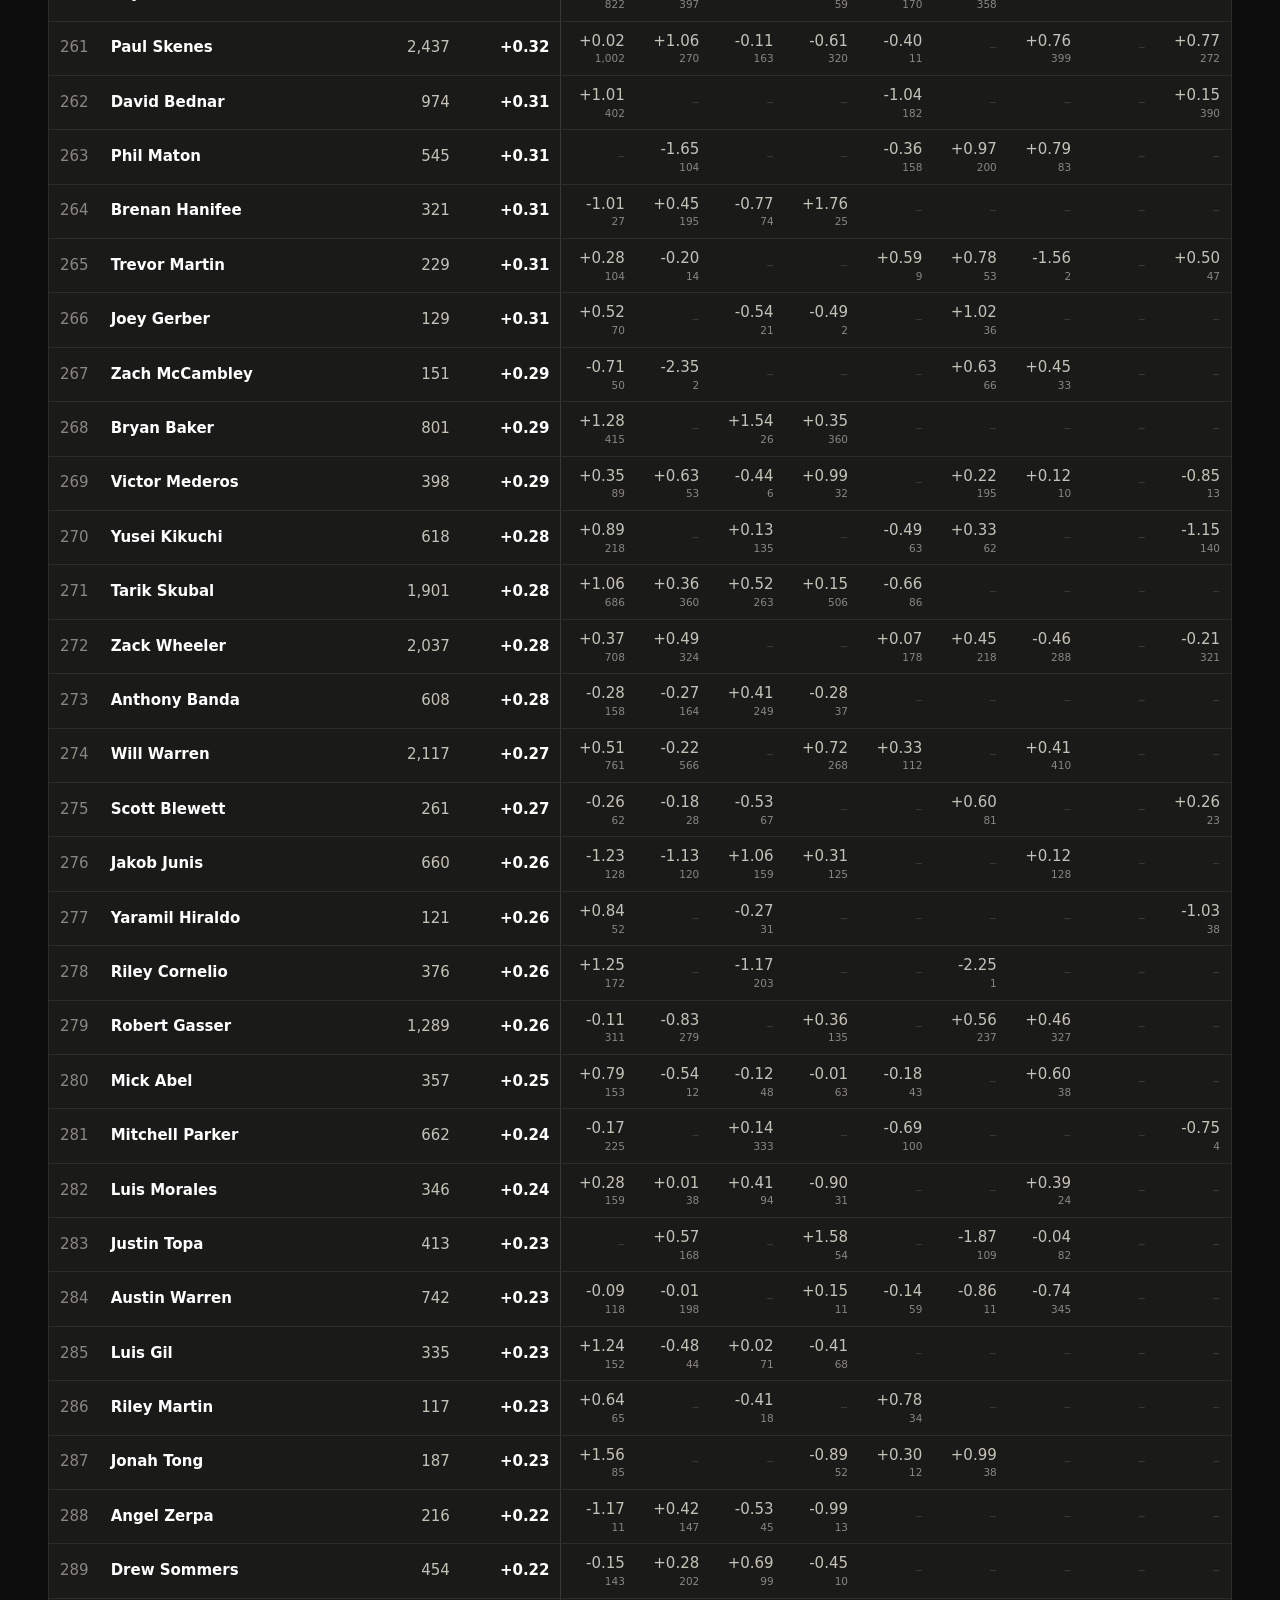
==== commit 60b290ff: "One-click PNG download on player cards Self-contained DOM-to-SVG-to-canvas rasterizer; buttons on th" ====
--- a/index.html
+++ b/index.html
@@ -6,7 +6,7 @@
 <title>Baseball Greeks — zStuff Leaderboards</title>
 <meta name="description" content="zStuff leaderboards and pitcher greeks: pitch quality graded from physical characteristics alone, with sensitivities to velocity and movement.">
 <link rel="icon" href="assets/icon.svg" type="image/svg+xml">
-<link rel="stylesheet" href="assets/site.css?v=19">
+<link rel="stylesheet" href="assets/site.css?v=20">
 </head>
 <body>
 
@@ -64,7 +64,7 @@
      <a href="https://aidanresnick.com" style="color:var(--ink-2)">Aidan Resnick</a>.</p>
 </footer>
 
-<script src="assets/common.js?v=19"></script>
-<script src="assets/leaderboard.js?v=19"></script>
+<script src="assets/common.js?v=20"></script>
+<script src="assets/leaderboard.js?v=20"></script>
 </body>
 </html>
--- a/assets/site.css
+++ b/assets/site.css
@@ -369,3 +369,16 @@
 
 .headrow { display: flex; align-items: flex-end; gap: 16px; justify-content: space-between; flex-wrap: wrap; }
 
+
+.dlbtn {
+  margin-top: 6px;
+  background: var(--surface-2);
+  color: var(--ink-2);
+  border: 1px solid var(--grid);
+  border-radius: 7px;
+  padding: 3px 10px;
+  font: inherit;
+  font-size: 12px;
+  cursor: pointer;
+}
+.dlbtn:hover { color: var(--ink); border-color: var(--accent); }
